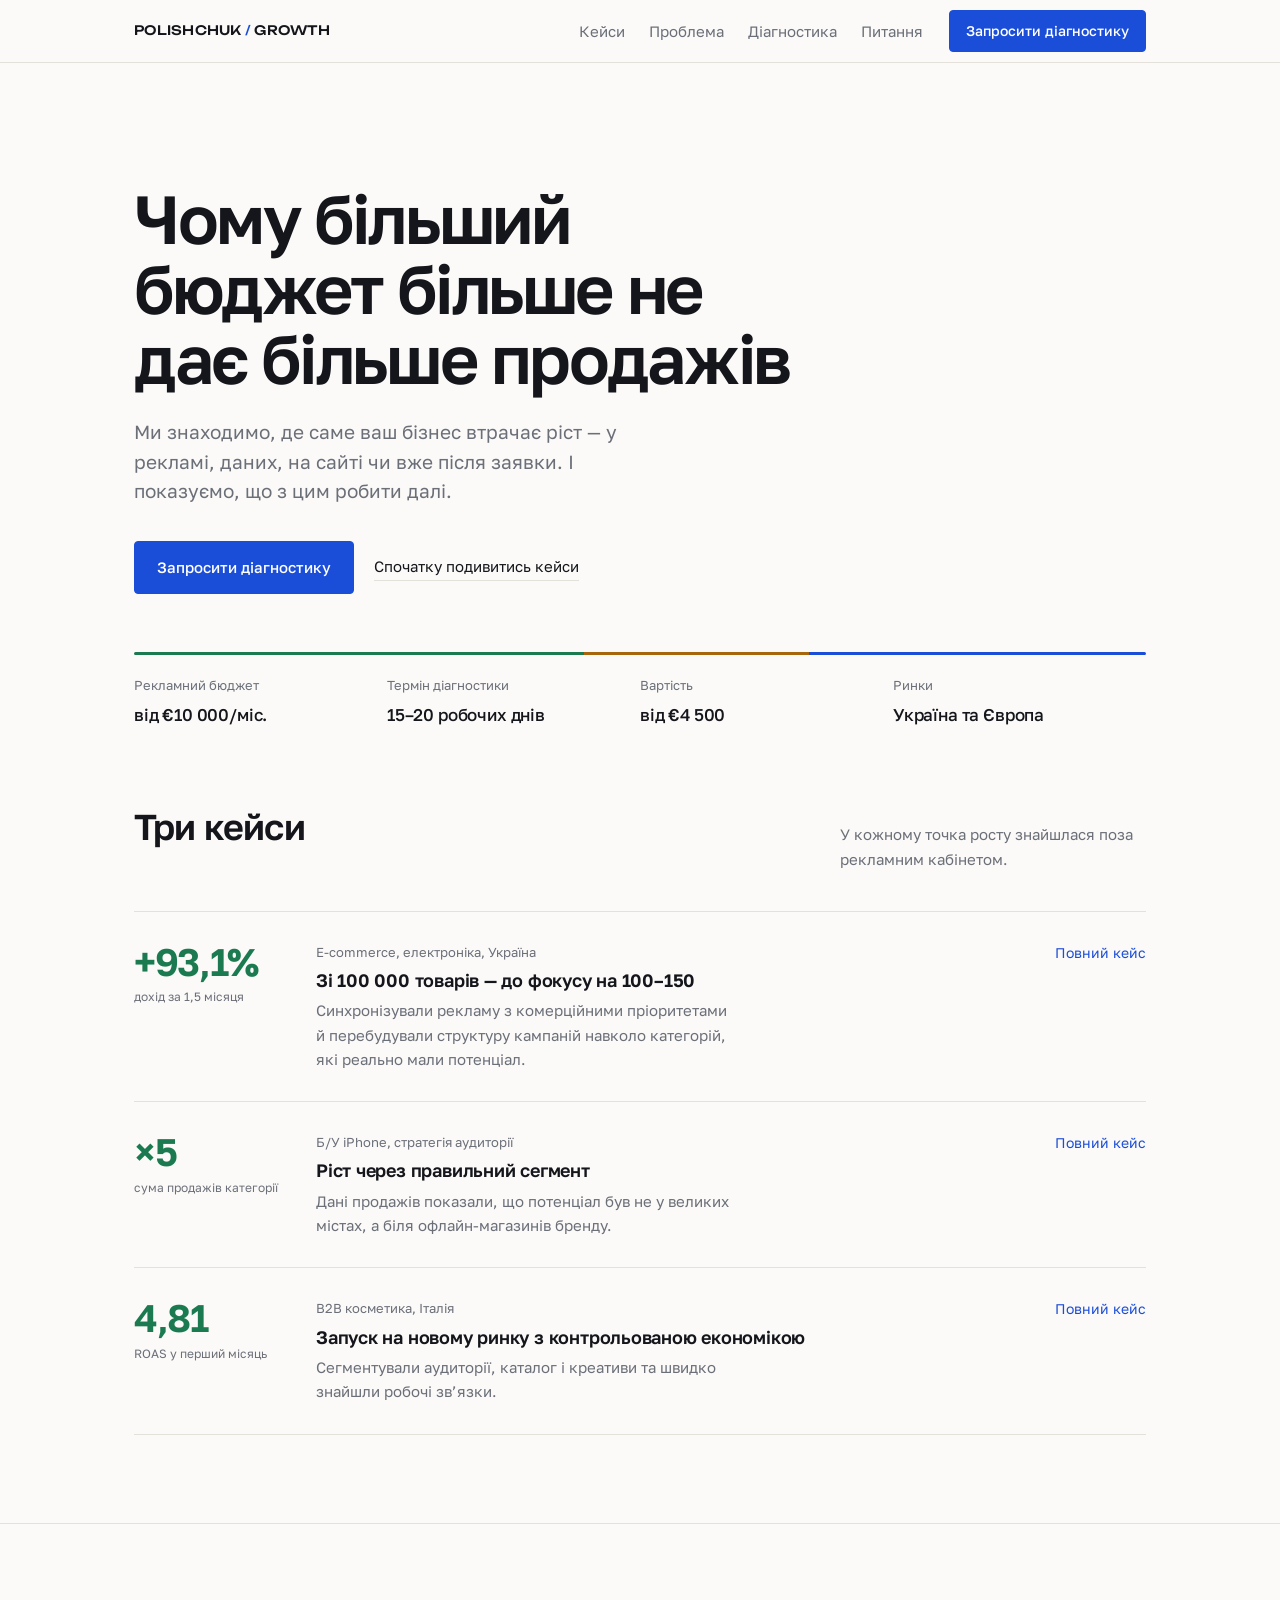
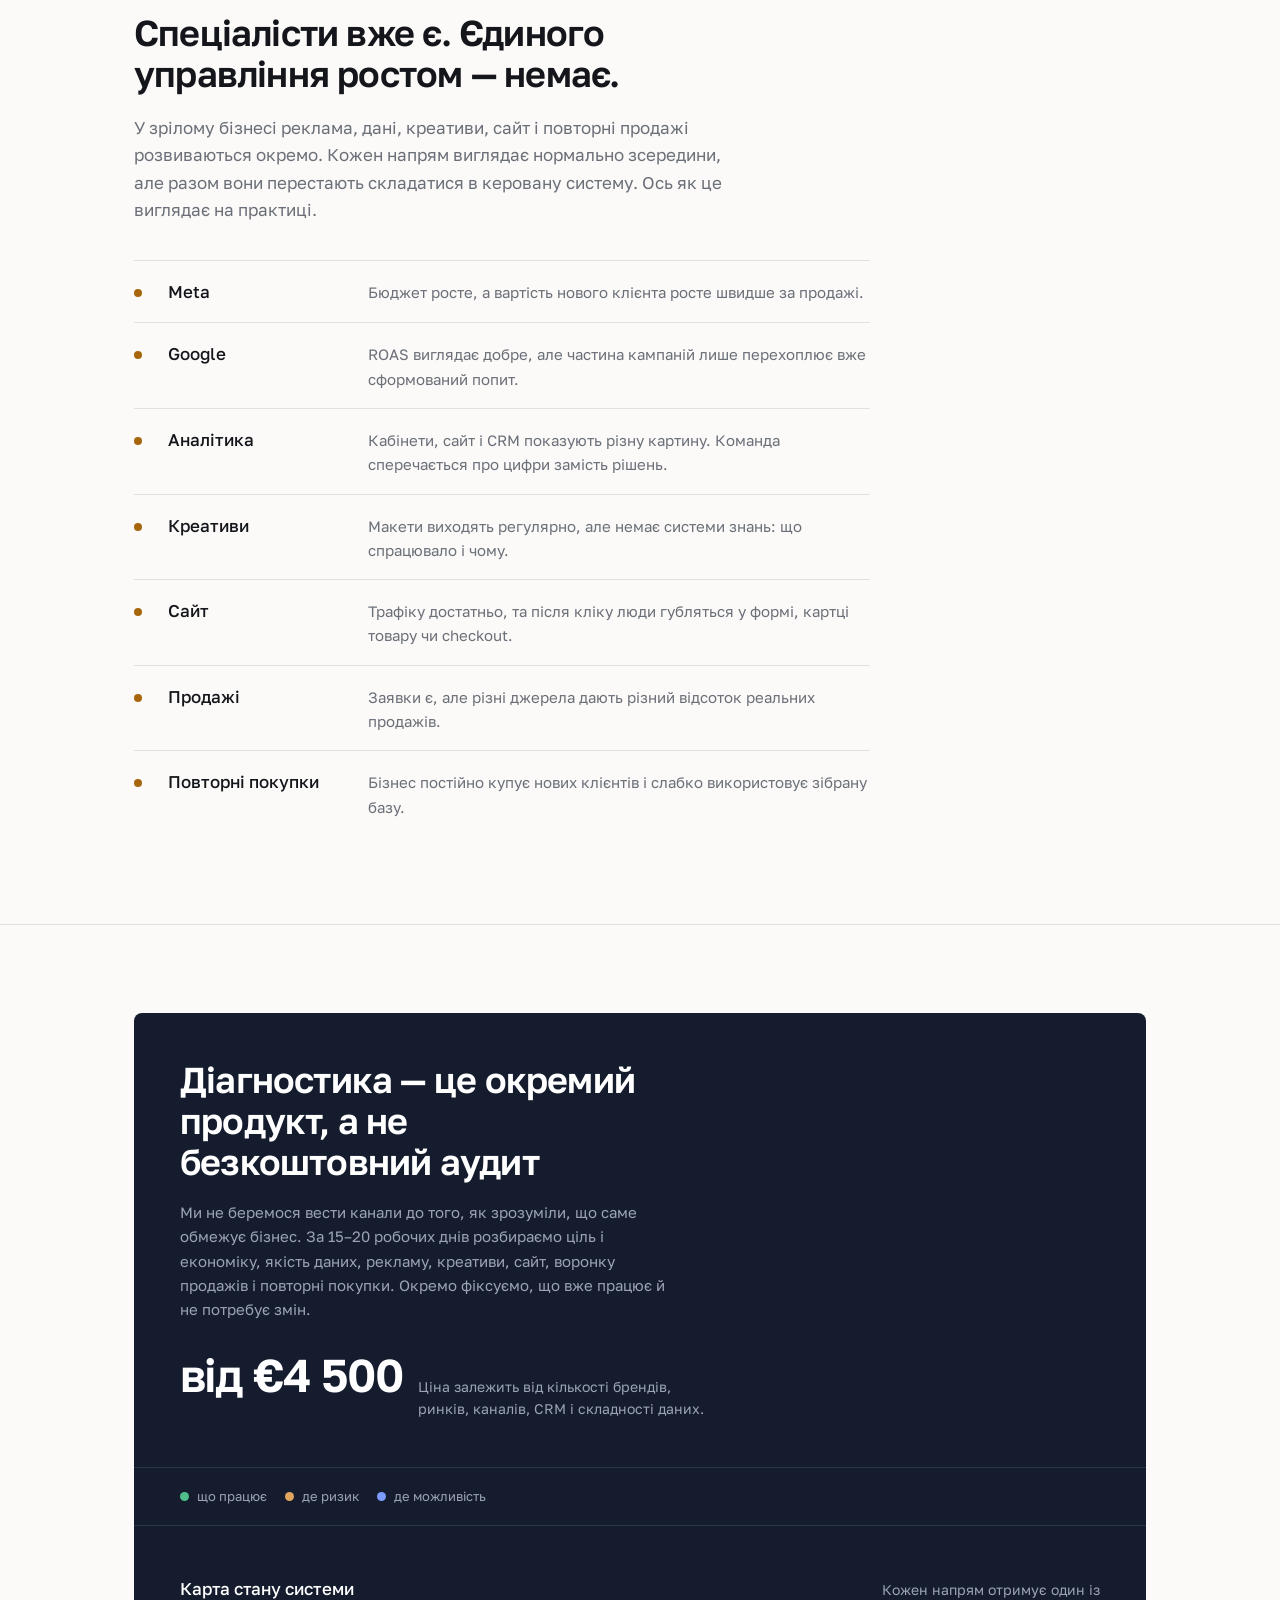
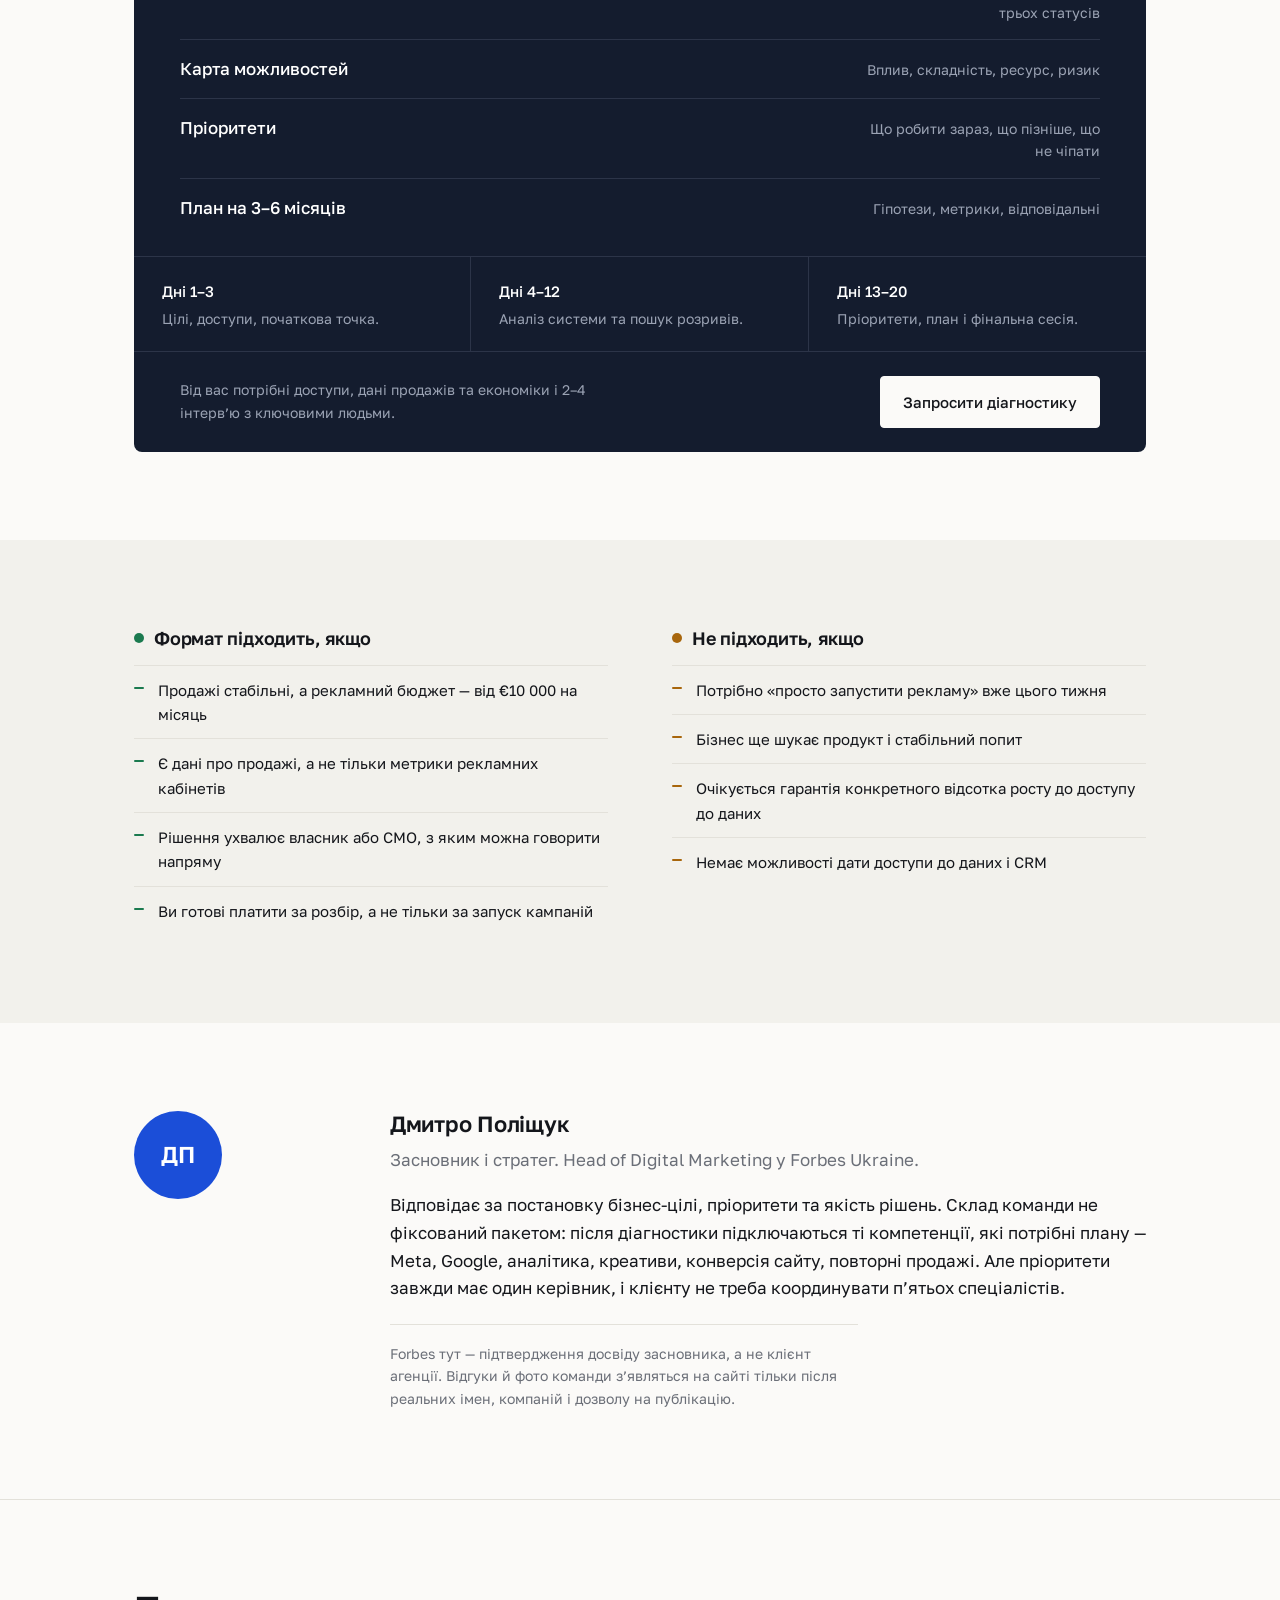
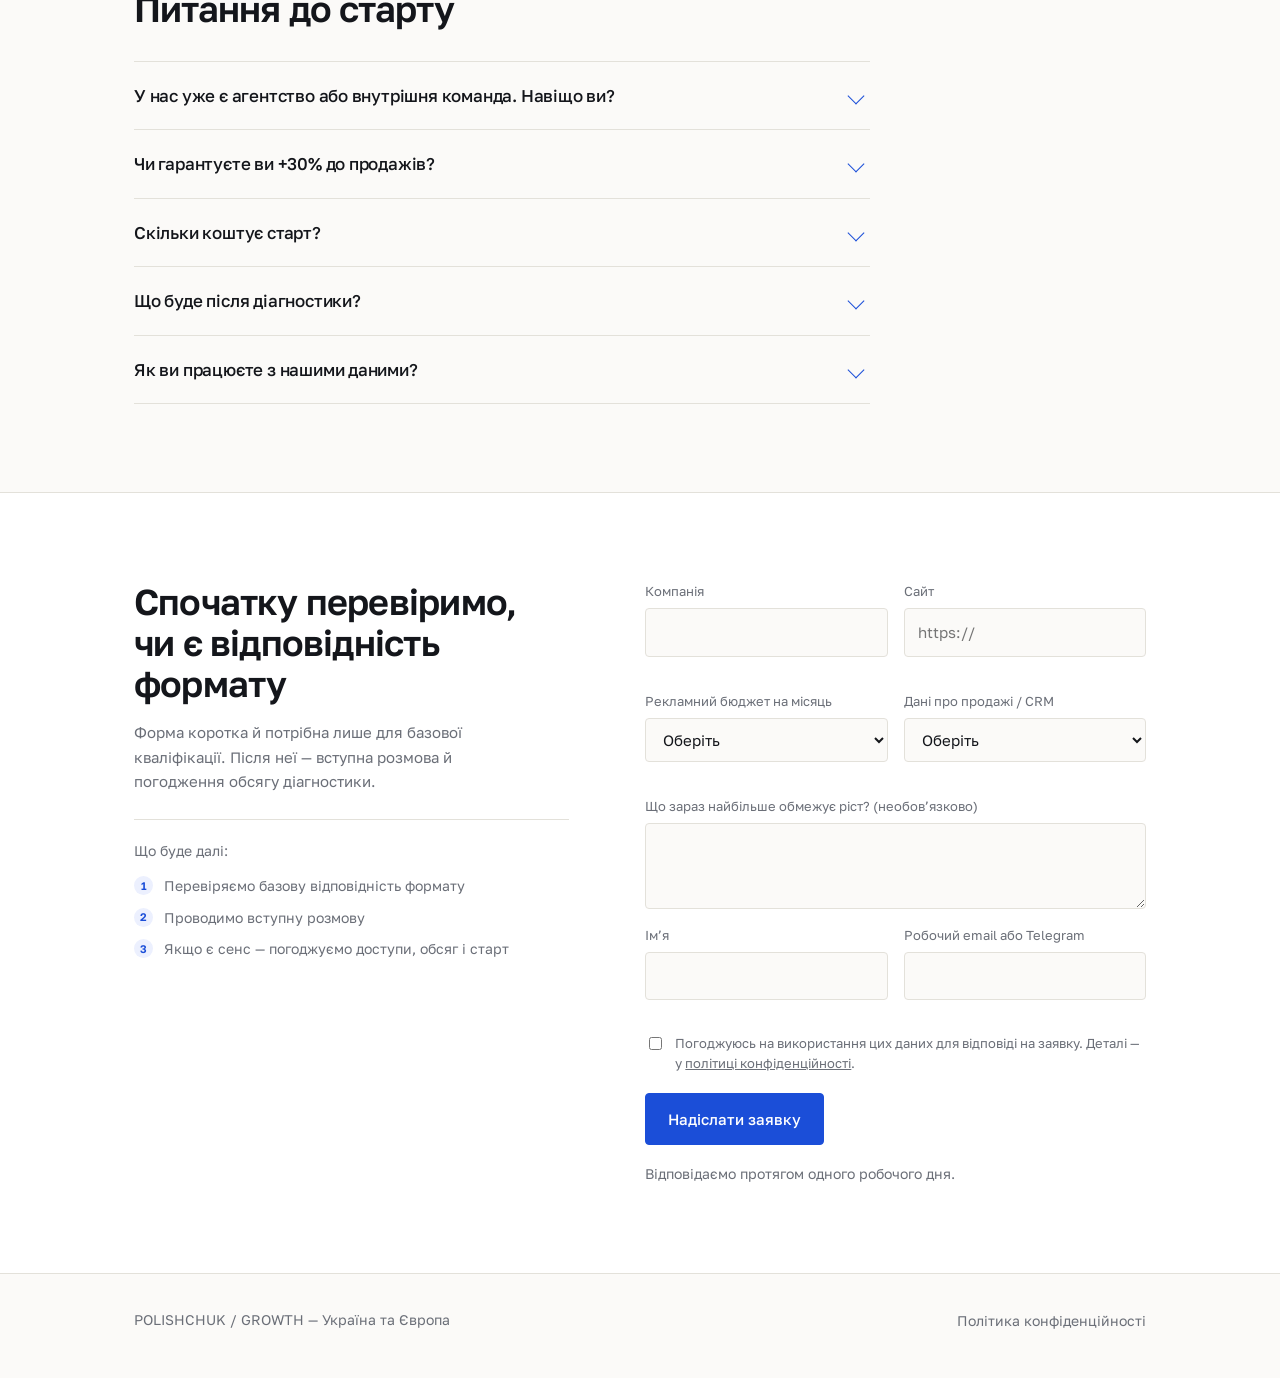
==== index.html @ 166648e9 "Rename index (1).html to index.html" ====
<!DOCTYPE html>
<html lang="uk">
<head>
<meta charset="utf-8">
<meta name="viewport" content="width=device-width,initial-scale=1">
<title>POLISHCHUK / GROWTH — діагностика системи росту</title>
<meta name="description" content="Зовнішня performance-команда для бізнесів зі стабільними продажами. Старт — платна діагностика системи росту за 15–20 робочих днів.">
<meta name="theme-color" content="#FBFAF8">
<meta name="referrer" content="strict-origin-when-cross-origin">
<meta http-equiv="Permissions-Policy" content="camera=(), microphone=(), geolocation=()">

<link rel="canonical" href="https://dimpolischuk2003-cyber.github.io/growth/">
<meta name="robots" content="index,follow,max-image-preview:large">
<meta property="og:type" content="website">
<meta property="og:locale" content="uk_UA">
<meta property="og:title" content="POLISHCHUK / GROWTH — система росту для бізнесу">
<meta property="og:description" content="Зовнішня performance-команда для бізнесів зі стабільними продажами. Старт — платна діагностика системи росту за 15–20 робочих днів.">
<meta property="og:url" content="https://dimpolischuk2003-cyber.github.io/growth/">
<meta name="twitter:card" content="summary_large_image">
<meta name="twitter:title" content="POLISHCHUK / GROWTH — система росту для бізнесу">
<meta name="twitter:description" content="Діагностика → реалізація → масштабування. Для бізнесів із рекламним бюджетом від €10 000/міс.">

<script type="application/ld+json">
{
  "@context":"https://schema.org",
  "@graph":[
    {
      "@type":"ProfessionalService",
      "@id":"https://dimpolischuk2003-cyber.github.io/growth/#service",
      "name":"POLISHCHUK / GROWTH",
      "url":"https://dimpolischuk2003-cyber.github.io/growth/",
      "description":"Зовнішня performance-команда для бізнесів зі стабільними продажами. Стартова послуга — платна діагностика системи росту.",
      "areaServed":["Ukraine","Europe"],
      "founder":{"@type":"Person","name":"Дмитро Поліщук","jobTitle":"Founder & Growth Strategist"}
    },
    {
      "@type":"WebSite",
      "@id":"https://dimpolischuk2003-cyber.github.io/growth/#website",
      "url":"https://dimpolischuk2003-cyber.github.io/growth/",
      "name":"POLISHCHUK / GROWTH",
      "inLanguage":"uk"
    }
  ]
}
</script>
<script type="application/ld+json">
{"@context":"https://schema.org","@type":"FAQPage","mainEntity":[
{"@type":"Question","name":"У нас уже є агентство або внутрішня команда. Навіщо ви?","acceptedAnswer":{"@type":"Answer","text":"Ми не обов’язково замінюємо чинну команду. Наша роль може бути у пошуку розривів між функціями та об’єднанні потрібних компетенцій навколо одного плану росту."}},
{"@type":"Question","name":"Чи гарантуєте ви +30% до продажів?","acceptedAnswer":{"@type":"Answer","text":"Ні. До доступу до даних і діагностики ми не обіцяємо конкретний результат."}},
{"@type":"Question","name":"Скільки коштує старт?","acceptedAnswer":{"@type":"Answer","text":"Діагностика системи росту — від €4 500. Підсумкова ціна залежить від кількості брендів, ринків, каналів і складності даних."}},
{"@type":"Question","name":"Що буде після діагностики?","acceptedAnswer":{"@type":"Answer","text":"Після кожного етапу є точка рішення. Ми продовжуємо в реалізацію тільки тоді, коли для цього є сенс, дані й конкретний наступний крок."}},
{"@type":"Question","name":"Як ви працюєте з нашими даними?","acceptedAnswer":{"@type":"Answer","text":"Доступи — тільки необхідні для задачі. Дані не використовуються як публічний кейс без погодження."}}
]}
</script>

<link rel="preconnect" href="https://fonts.googleapis.com">
<link rel="preconnect" href="https://fonts.gstatic.com" crossorigin>
<link href="https://fonts.googleapis.com/css2?family=Golos+Text:wght@400;500;600;700&family=Unbounded:wght@500&display=swap" rel="stylesheet">

<style>
/* ============================================================
   POLISHCHUK / GROWTH
   Кольорова система: три статуси діагностики.
   green  — що працює
   amber  — де ризик
   blue   — де можливість / дія
   navy   — тло блоку діагностики (єдиний темний акцент)
   ============================================================ */
:root{
  --paper:#FBFAF8;
  --band:#F2F1EC;
  --surface:#FFFFFF;
  --ink:#14161B;
  --muted:#6B6F78;
  --rule:#E3E1DA;

  --navy:#141C2E;
  --navy-rule:#2C3448;
  --navy-muted:#9BA3B4;

  --blue:#1B4ED8;
  --blue-soft:#ECF0FE;
  --green:#1B7A4F;
  --green-soft:#E8F4ED;
  --amber:#A8660C;
  --amber-soft:#FAF0E0;

  --on-accent:#FFFFFF;
  --measure:38rem;
}
@media (prefers-color-scheme: dark){
  :root:not([data-theme="light"]){
    --paper:#111216;
    --band:#181A1F;
    --surface:#1A1C22;
    --ink:#ECEBE6;
    --muted:#989CA5;
    --rule:#2C2E35;

    --navy:#0D131F;
    --navy-rule:#252D3E;
    --navy-muted:#8F97A8;

    --blue:#8AA7FF;
    --blue-soft:#1A2038;
    --green:#5FC895;
    --green-soft:#14251D;
    --amber:#E3A759;
    --amber-soft:#2A2013;

    --on-accent:#0E1016;
  }
}
:root[data-theme="dark"]{
  --paper:#111216;--band:#181A1F;--surface:#1A1C22;--ink:#ECEBE6;--muted:#989CA5;--rule:#2C2E35;
  --navy:#0D131F;--navy-rule:#252D3E;--navy-muted:#8F97A8;
  --blue:#8AA7FF;--blue-soft:#1A2038;--green:#5FC895;--green-soft:#14251D;--amber:#E3A759;--amber-soft:#2A2013;
  --on-accent:#0E1016;
}

*{box-sizing:border-box}
html{-webkit-text-size-adjust:100%;scroll-behavior:smooth}
@media (prefers-reduced-motion:reduce){html{scroll-behavior:auto}}
body{
  margin:0;background:var(--paper);color:var(--ink);
  font-family:"Golos Text","Helvetica Neue",Arial,sans-serif;
  font-size:17px;line-height:1.62;font-weight:400;
  -webkit-font-smoothing:antialiased;
}
img{max-width:100%;height:auto}

h1,h2,h3{margin:0;font-weight:600;letter-spacing:-0.022em;line-height:1.14}
h1{font-size:clamp(2.3rem,5.8vw,4.25rem);line-height:1.03;letter-spacing:-0.035em}
h2{font-size:clamp(1.6rem,3.2vw,2.25rem)}
h3{font-size:1.125rem;letter-spacing:-0.012em}
p{margin:0}
a{color:inherit}

.wrap{width:100%;max-width:1060px;margin:0 auto;padding:0 24px}
.measure{max-width:var(--measure)}
.band{padding:88px 0;border-top:1px solid var(--rule)}
.band-plain{padding:88px 0}
@media (max-width:700px){.band,.band-plain{padding:58px 0}body{font-size:16px}}

.lede{color:var(--muted)}
.small{font-size:.875rem;color:var(--muted);line-height:1.55}

a:focus-visible,button:focus-visible,input:focus-visible,select:focus-visible,textarea:focus-visible,summary:focus-visible{
  outline:2px solid var(--blue);outline-offset:3px;border-radius:3px;
}
.skip{position:absolute;left:-9999px}
.skip:focus{left:12px;top:12px;z-index:99;background:var(--blue);color:var(--on-accent);padding:10px 16px;border-radius:4px}

/* ---------- nav ---------- */
.nav{position:sticky;top:0;z-index:40;background:color-mix(in srgb,var(--paper) 90%,transparent);backdrop-filter:blur(10px);border-bottom:1px solid var(--rule)}
.nav-in{display:flex;align-items:center;gap:26px;height:62px}
.mark{font-family:"Unbounded","Golos Text",sans-serif;font-weight:500;font-size:.8125rem;letter-spacing:.02em;text-decoration:none;margin-right:auto;white-space:nowrap}
.mark i{font-style:normal;color:var(--blue)}
.nav-links{display:flex;gap:24px}
.nav-links a{color:var(--muted);text-decoration:none;font-size:.9375rem}
.nav-links a:hover{color:var(--ink)}
@media (max-width:820px){.nav-links{display:none}}

/* ---------- buttons ---------- */
.btn{display:inline-flex;align-items:center;justify-content:center;padding:13px 22px;border-radius:4px;
  border:1px solid transparent;font:inherit;font-weight:500;font-size:.9375rem;text-decoration:none;cursor:pointer}
.btn-primary{background:var(--blue);color:var(--on-accent);border-color:var(--blue)}
.btn-primary:hover{filter:brightness(1.08)}
.btn-quiet{border-color:var(--rule);background:transparent;color:var(--ink)}
.btn-sm{padding:9px 16px;font-size:.875rem}
.btn-light{background:var(--paper);color:var(--ink);border-color:var(--paper)}

/* ---------- hero ---------- */
.hero{padding:clamp(64px,10vw,120px) 0 0}
.hero h1{max-width:16ch}
.hero-lede{margin-top:24px;max-width:41ch;font-size:clamp(1.0625rem,1.6vw,1.1875rem);color:var(--muted);line-height:1.55}
.hero-act{margin-top:36px;display:flex;align-items:center;gap:20px;flex-wrap:wrap}
.textlink{color:var(--ink);text-decoration:none;border-bottom:1px solid var(--rule);padding-bottom:2px;font-size:.9375rem}
.textlink:hover{border-color:var(--blue);color:var(--blue)}

.statusbar{margin-top:58px;height:3px;display:flex;border-radius:2px;overflow:hidden}
.statusbar i{display:block;height:100%}
.statusbar i:nth-child(1){flex:4;background:var(--green)}
.statusbar i:nth-child(2){flex:2;background:var(--amber)}
.statusbar i:nth-child(3){flex:3;background:var(--blue)}

.facts{margin:0;display:grid;grid-template-columns:repeat(4,1fr)}
.facts div{padding:20px 22px 22px 0}
.facts dt{font-size:.8125rem;color:var(--muted);margin-bottom:5px}
.facts dd{margin:0;font-weight:500;font-size:1.0625rem;letter-spacing:-0.01em}
@media (max-width:760px){.facts{grid-template-columns:1fr 1fr}.facts div{padding:16px 16px 16px 0}}

/* ---------- section head ---------- */
.sec-head{display:flex;justify-content:space-between;align-items:baseline;gap:24px;flex-wrap:wrap;margin-bottom:40px}
.sec-head p{max-width:34ch;color:var(--muted);font-size:.9375rem}

/* ---------- cases ---------- */
.case{display:grid;grid-template-columns:minmax(0,150px) minmax(0,1fr) auto;gap:32px;align-items:start;
  padding:30px 0;border-top:1px solid var(--rule)}
.case:last-child{border-bottom:1px solid var(--rule)}
.case-num{font-size:clamp(1.75rem,3.2vw,2.4rem);font-weight:600;letter-spacing:-0.035em;line-height:1;color:var(--green)}
.case-num small{display:block;margin-top:9px;font-size:.75rem;font-weight:400;letter-spacing:0;color:var(--muted);line-height:1.4}
.case-tag{font-size:.8125rem;color:var(--muted);margin-bottom:7px}
.case-body p{margin-top:8px;color:var(--muted);font-size:.9375rem;max-width:46ch}
.case .more{white-space:nowrap;font-size:.875rem;text-decoration:none;color:var(--blue);border-bottom:1px solid transparent;padding-bottom:2px}
.case .more:hover{border-color:var(--blue)}
@media (max-width:760px){.case{grid-template-columns:1fr;gap:14px;padding:26px 0}.case .more{justify-self:start}}

/* ---------- gap list ---------- */
.gap-list{margin:36px 0 0;padding:0;list-style:none;max-width:46rem}
.gap-list li{display:grid;grid-template-columns:14px minmax(0,180px) minmax(0,1fr);gap:20px;align-items:baseline;
  padding:17px 0;border-top:1px solid var(--rule)}
.gap-list li::before{content:"";width:8px;height:8px;border-radius:50%;background:var(--amber);transform:translateY(-1px)}
.gap-list strong{font-weight:500}
.gap-list span{color:var(--muted);font-size:.9375rem}
@media (max-width:640px){
  .gap-list li{grid-template-columns:14px minmax(0,1fr);gap:12px 14px}
  .gap-list span{grid-column:2}
}

/* ---------- diagnostic (темний акцент) ---------- */
.diag{background:var(--navy);color:#F2F3F6;border-radius:8px;overflow:hidden}
.diag h2,.diag h3{color:#fff}
.diag-top{padding:clamp(28px,4vw,46px);border-bottom:1px solid var(--navy-rule)}
.diag-top h2{max-width:20ch}
.diag-top p{margin-top:18px;max-width:54ch;color:var(--navy-muted);font-size:.9375rem}
.price{margin-top:30px;display:flex;align-items:baseline;gap:16px;flex-wrap:wrap}
.price b{font-size:clamp(2rem,4.2vw,2.875rem);font-weight:600;letter-spacing:-0.035em;line-height:1;color:#fff}
.price span{color:var(--navy-muted);font-size:.875rem;max-width:34ch}

.legend{display:flex;gap:18px;flex-wrap:wrap;padding:18px clamp(28px,4vw,46px);border-bottom:1px solid var(--navy-rule)}
.legend span{display:inline-flex;align-items:center;gap:8px;font-size:.8125rem;color:var(--navy-muted)}
.legend span::before{content:"";width:9px;height:9px;border-radius:50%}
.legend .lg-ok::before{background:#4FBE8A}
.legend .lg-risk::before{background:#E0A65D}
.legend .lg-opp::before{background:#7C9CFF}

.toc{padding:clamp(22px,3.2vw,34px) clamp(28px,4vw,46px)}
.toc ol{margin:0;padding:0;list-style:none}
.toc li{display:flex;justify-content:space-between;gap:24px;align-items:baseline;padding:15px 0;border-bottom:1px solid var(--navy-rule)}
.toc li:last-child{border-bottom:0;padding-bottom:0}
.toc li b{font-weight:500;color:#fff}
.toc li span{color:var(--navy-muted);font-size:.875rem;text-align:right;max-width:26ch}
@media (max-width:600px){.toc li{flex-direction:column;gap:4px}.toc li span{text-align:left;max-width:none}}

.stages{display:grid;grid-template-columns:repeat(3,1fr);border-top:1px solid var(--navy-rule)}
.stages div{padding:22px clamp(20px,3vw,28px);border-right:1px solid var(--navy-rule)}
.stages div:last-child{border-right:0}
.stages b{display:block;font-weight:500;font-size:.9375rem;color:#fff}
.stages span{display:block;margin-top:5px;color:var(--navy-muted);font-size:.875rem;line-height:1.5}
@media (max-width:700px){.stages{grid-template-columns:1fr}.stages div{border-right:0;border-bottom:1px solid var(--navy-rule)}.stages div:last-child{border-bottom:0}}

.diag-foot{padding:24px clamp(28px,4vw,46px);border-top:1px solid var(--navy-rule);
  display:flex;gap:22px;align-items:center;justify-content:space-between;flex-wrap:wrap}
.diag-foot p{font-size:.875rem;color:var(--navy-muted);max-width:46ch}

/* ---------- fit ---------- */
.band-tint{background:var(--band)}
.fit{display:grid;grid-template-columns:1fr 1fr;gap:clamp(28px,5vw,64px)}
.fit h3{display:flex;align-items:center;gap:10px}
.fit h3::before{content:"";width:10px;height:10px;border-radius:50%}
.fit .yes h3::before{background:var(--green)}
.fit .no h3::before{background:var(--amber)}
.fit ul{margin:16px 0 0;padding:0;list-style:none}
.fit li{padding:12px 0 12px 24px;border-top:1px solid var(--rule);font-size:.9375rem;position:relative}
.fit li::before{content:"";position:absolute;left:0;top:21px;width:10px;height:2px;border-radius:1px}
.fit .yes li::before{background:var(--green)}
.fit .no li::before{background:var(--amber)}
@media (max-width:700px){.fit{grid-template-columns:1fr;gap:34px}}

/* ---------- founder ---------- */
.founder{display:grid;grid-template-columns:minmax(0,200px) minmax(0,1fr);gap:clamp(24px,5vw,56px);align-items:start}
.ava{width:88px;height:88px;border-radius:50%;background:var(--blue);color:var(--on-accent);
  display:flex;align-items:center;justify-content:center;font-weight:600;font-size:1.4375rem;letter-spacing:-0.02em}
.founder p + p{margin-top:16px}
.founder .note{margin-top:22px;padding-top:18px;border-top:1px solid var(--rule);font-size:.875rem;color:var(--muted);max-width:52ch}
@media (max-width:700px){.founder{grid-template-columns:1fr;gap:22px}}

/* ---------- faq ---------- */
.faq{max-width:46rem}
.faq details{border-top:1px solid var(--rule)}
.faq details:last-of-type{border-bottom:1px solid var(--rule)}
.faq summary{list-style:none;cursor:pointer;padding:20px 40px 20px 0;position:relative;font-weight:500;font-size:1.0625rem;letter-spacing:-0.012em}
.faq summary::-webkit-details-marker{display:none}
.faq summary::after{content:"";position:absolute;right:8px;top:28px;width:11px;height:11px;
  border-right:1.5px solid var(--blue);border-bottom:1.5px solid var(--blue);transform:rotate(45deg);transition:transform .18s ease}
.faq details[open] summary::after{transform:rotate(225deg);top:32px}
.faq details[open] summary{color:var(--blue)}
.faq .ans{padding:0 8% 22px 0;color:var(--muted);font-size:.9375rem}

/* ---------- form ---------- */
.form-sec{background:var(--surface);border-top:1px solid var(--rule)}
.form-grid{display:grid;grid-template-columns:minmax(0,1fr) minmax(0,1.15fr);gap:clamp(32px,6vw,76px);align-items:start}
@media (max-width:860px){.form-grid{grid-template-columns:1fr;gap:38px}}
.form-copy h2{max-width:17ch}
.form-copy > p{margin-top:16px;color:var(--muted);font-size:.9375rem;max-width:40ch}
.steps{margin-top:26px;padding:20px 0 0;border-top:1px solid var(--rule);font-size:.875rem;color:var(--muted)}
.steps ol{margin:12px 0 0;padding:0;list-style:none;counter-reset:s}
.steps li{counter-increment:s;position:relative;padding-left:30px;margin-bottom:9px}
.steps li::before{content:counter(s);position:absolute;left:0;top:1px;width:19px;height:19px;border-radius:50%;
  background:var(--blue-soft);color:var(--blue);font-size:.6875rem;font-weight:600;display:flex;align-items:center;justify-content:center}

.fields{display:grid;grid-template-columns:1fr 1fr;gap:16px}
.f{display:flex;flex-direction:column;gap:6px}
.f.full{grid-column:1/-1}
.f label{font-size:.8125rem;color:var(--muted)}
.f input,.f select,.f textarea{font:inherit;font-size:.9375rem;color:var(--ink);background:var(--paper);
  border:1px solid var(--rule);border-radius:4px;padding:11px 13px;width:100%}
.f input:focus,.f select:focus,.f textarea:focus{border-color:var(--blue)}
.f textarea{min-height:86px;resize:vertical}
.f .err{font-size:.75rem;color:var(--amber);min-height:1em}
.f [aria-invalid="true"]{border-color:var(--amber)}
@media (max-width:560px){.fields{grid-template-columns:1fr}}
.consent{grid-column:1/-1;display:flex;gap:10px;align-items:flex-start;font-size:.8125rem;color:var(--muted);line-height:1.5}
.consent input{margin-top:3px;flex:0 0 auto;accent-color:var(--blue)}
.hp{position:absolute;left:-9999px;width:1px;height:1px;opacity:0}
.submit-row{grid-column:1/-1;display:flex;align-items:center;gap:18px;flex-wrap:wrap;margin-top:4px}
.done{border:1px solid var(--green);border-left-width:3px;border-radius:6px;padding:26px;background:var(--green-soft)}
.done b{display:block;font-weight:600;font-size:1.125rem;margin-bottom:8px;letter-spacing:-0.015em}
.done p{color:var(--muted);font-size:.9375rem}

/* ---------- footer ---------- */
.foot{border-top:1px solid var(--rule);padding:32px 0 44px}
.foot-in{display:flex;justify-content:space-between;gap:20px;flex-wrap:wrap;align-items:center}
.foot a{color:var(--muted);text-decoration:none;font-size:.875rem}
.foot a:hover{color:var(--ink)}

@media (prefers-reduced-motion:reduce){*{transition:none!important;animation:none!important}}
</style>
</head>
<body>

<a class="skip" href="#main">Перейти до основного вмісту</a>

<header class="nav">
  <div class="wrap nav-in">
    <a class="mark" href="#top">POLISHCHUK <i>/</i> GROWTH</a>
    <nav class="nav-links" aria-label="Основна навігація">
      <a href="#cases">Кейси</a>
      <a href="#problem">Проблема</a>
      <a href="#diagnostic">Діагностика</a>
      <a href="#faq">Питання</a>
    </nav>
    <a class="btn btn-primary btn-sm" href="#contact">Запросити діагностику</a>
  </div>
</header>

<main id="main">
<div id="top"></div>

  <section class="hero">
    <div class="wrap">
      <h1>Чому більший бюджет більше не дає більше продажів</h1>
      <p class="hero-lede">Ми знаходимо, де саме ваш бізнес втрачає ріст — у рекламі, даних, на сайті чи вже після заявки. І показуємо, що з цим робити далі.</p>
      <div class="hero-act">
        <a class="btn btn-primary" href="#contact">Запросити діагностику</a>
        <a class="textlink" href="#cases">Спочатку подивитись кейси</a>
      </div>
      <div class="statusbar" aria-hidden="true"><i></i><i></i><i></i></div>
      <dl class="facts">
        <div><dt>Рекламний бюджет</dt><dd>від €10 000/міс.</dd></div>
        <div><dt>Термін діагностики</dt><dd>15–20 робочих днів</dd></div>
        <div><dt>Вартість</dt><dd>від €4 500</dd></div>
        <div><dt>Ринки</dt><dd>Україна та Європа</dd></div>
      </dl>
    </div>
  </section>

  <section class="band-plain" id="cases" style="padding-top:56px">
    <div class="wrap">
      <div class="sec-head">
        <h2>Три кейси</h2>
        <p>У кожному точка росту знайшлася поза рекламним кабінетом.</p>
      </div>

      <article class="case">
        <div class="case-num">+93,1%<small>дохід за 1,5 місяця</small></div>
        <div class="case-body">
          <div class="case-tag">E-commerce, електроніка, Україна</div>
          <h3>Зі 100 000 товарів — до фокусу на 100–150</h3>
          <p>Синхронізували рекламу з комерційними пріоритетами й перебудували структуру кампаній навколо категорій, які реально мали потенціал.</p>
        </div>
        <a class="more" href="cases/zhuk.html">Повний кейс</a>
      </article>

      <article class="case">
        <div class="case-num">×5<small>сума продажів категорії</small></div>
        <div class="case-body">
          <div class="case-tag">Б/У iPhone, стратегія аудиторії</div>
          <h3>Ріст через правильний сегмент</h3>
          <p>Дані продажів показали, що потенціал був не у великих містах, а біля офлайн-магазинів бренду.</p>
        </div>
        <a class="more" href="cases/iphone.html">Повний кейс</a>
      </article>

      <article class="case">
        <div class="case-num">4,81<small>ROAS у перший місяць</small></div>
        <div class="case-body">
          <div class="case-tag">B2B косметика, Італія</div>
          <h3>Запуск на новому ринку з контрольованою економікою</h3>
          <p>Сегментували аудиторії, каталог і креативи та швидко знайшли робочі зв’язки.</p>
        </div>
        <a class="more" href="cases/italy.html">Повний кейс</a>
      </article>
    </div>
  </section>

  <section class="band" id="problem">
    <div class="wrap">
      <div class="measure">
        <h2>Спеціалісти вже є. Єдиного управління ростом — немає.</h2>
        <p class="lede" style="margin-top:20px">У зрілому бізнесі реклама, дані, креативи, сайт і повторні продажі розвиваються окремо. Кожен напрям виглядає нормально зсередини, але разом вони перестають складатися в керовану систему. Ось як це виглядає на практиці.</p>
      </div>
      <ul class="gap-list">
        <li><strong>Meta</strong><span>Бюджет росте, а вартість нового клієнта росте швидше за продажі.</span></li>
        <li><strong>Google</strong><span>ROAS виглядає добре, але частина кампаній лише перехоплює вже сформований попит.</span></li>
        <li><strong>Аналітика</strong><span>Кабінети, сайт і CRM показують різну картину. Команда сперечається про цифри замість рішень.</span></li>
        <li><strong>Креативи</strong><span>Макети виходять регулярно, але немає системи знань: що спрацювало і чому.</span></li>
        <li><strong>Сайт</strong><span>Трафіку достатньо, та після кліку люди губляться у формі, картці товару чи checkout.</span></li>
        <li><strong>Продажі</strong><span>Заявки є, але різні джерела дають різний відсоток реальних продажів.</span></li>
        <li><strong>Повторні покупки</strong><span>Бізнес постійно купує нових клієнтів і слабко використовує зібрану базу.</span></li>
      </ul>
    </div>
  </section>

  <section class="band" id="diagnostic">
    <div class="wrap">
      <div class="diag">

        <div class="diag-top">
          <h2>Діагностика — це окремий продукт, а не безкоштовний аудит</h2>
          <p>Ми не беремося вести канали до того, як зрозуміли, що саме обмежує бізнес. За 15–20 робочих днів розбираємо ціль і економіку, якість даних, рекламу, креативи, сайт, воронку продажів і повторні покупки. Окремо фіксуємо, що вже працює й не потребує змін.</p>
          <div class="price">
            <b>від €4 500</b>
            <span>Ціна залежить від кількості брендів, ринків, каналів, CRM і складності даних.</span>
          </div>
        </div>

        <div class="legend">
          <span class="lg-ok">що працює</span>
          <span class="lg-risk">де ризик</span>
          <span class="lg-opp">де можливість</span>
        </div>

        <div class="toc">
          <ol>
            <li><b>Карта стану системи</b><span>Кожен напрям отримує один із трьох статусів</span></li>
            <li><b>Карта можливостей</b><span>Вплив, складність, ресурс, ризик</span></li>
            <li><b>Пріоритети</b><span>Що робити зараз, що пізніше, що не чіпати</span></li>
            <li><b>План на 3–6 місяців</b><span>Гіпотези, метрики, відповідальні</span></li>
          </ol>
        </div>

        <div class="stages">
          <div><b>Дні 1–3</b><span>Цілі, доступи, початкова точка.</span></div>
          <div><b>Дні 4–12</b><span>Аналіз системи та пошук розривів.</span></div>
          <div><b>Дні 13–20</b><span>Пріоритети, план і фінальна сесія.</span></div>
        </div>

        <div class="diag-foot">
          <p>Від вас потрібні доступи, дані продажів та економіки і 2–4 інтерв’ю з ключовими людьми.</p>
          <a class="btn btn-light" href="#contact">Запросити діагностику</a>
        </div>

      </div>
    </div>
  </section>

  <section class="band-plain band-tint" id="fit">
    <div class="wrap">
      <div class="fit">
        <div class="yes">
          <h3>Формат підходить, якщо</h3>
          <ul>
            <li>Продажі стабільні, а рекламний бюджет — від €10 000 на місяць</li>
            <li>Є дані про продажі, а не тільки метрики рекламних кабінетів</li>
            <li>Рішення ухвалює власник або CMO, з яким можна говорити напряму</li>
            <li>Ви готові платити за розбір, а не тільки за запуск кампаній</li>
          </ul>
        </div>
        <div class="no">
          <h3>Не підходить, якщо</h3>
          <ul>
            <li>Потрібно «просто запустити рекламу» вже цього тижня</li>
            <li>Бізнес ще шукає продукт і стабільний попит</li>
            <li>Очікується гарантія конкретного відсотка росту до доступу до даних</li>
            <li>Немає можливості дати доступи до даних і CRM</li>
          </ul>
        </div>
      </div>
    </div>
  </section>

  <section class="band-plain" id="team">
    <div class="wrap">
      <div class="founder">
        <div><div class="ava" aria-hidden="true">ДП</div></div>
        <div>
          <h3 style="font-size:1.375rem">Дмитро Поліщук</h3>
          <p class="lede" style="margin-top:10px">Засновник і стратег. Head of Digital Marketing у Forbes Ukraine.</p>
          <p style="margin-top:18px">Відповідає за постановку бізнес-цілі, пріоритети та якість рішень. Склад команди не фіксований пакетом: після діагностики підключаються ті компетенції, які потрібні плану — Meta, Google, аналітика, креативи, конверсія сайту, повторні продажі. Але пріоритети завжди має один керівник, і клієнту не треба координувати п’ятьох спеціалістів.</p>
          <p class="note">Forbes тут — підтвердження досвіду засновника, а не клієнт агенції. Відгуки й фото команди з’являться на сайті тільки після реальних імен, компаній і дозволу на публікацію.</p>
        </div>
      </div>
    </div>
  </section>

  <section class="band" id="faq">
    <div class="wrap">
      <h2 style="margin-bottom:32px">Питання до старту</h2>
      <div class="faq">
        <details>
          <summary>У нас уже є агентство або внутрішня команда. Навіщо ви?</summary>
          <div class="ans">Ми не обов’язково замінюємо чинну команду. Наша роль може бути у пошуку розривів між функціями та об’єднанні потрібних компетенцій навколо одного плану росту.</div>
        </details>
        <details>
          <summary>Чи гарантуєте ви +30% до продажів?</summary>
          <div class="ans">Ні. До доступу до даних і діагностики ми не обіцяємо конкретний результат. Результат діагностики — аргументований план рішень на основі ваших даних, а не прогноз.</div>
        </details>
        <details>
          <summary>Скільки коштує старт?</summary>
          <div class="ans">Діагностика системи росту — від €4 500. Підсумкова ціна залежить від кількості брендів, ринків, каналів і складності даних.</div>
        </details>
        <details>
          <summary>Що буде після діагностики?</summary>
          <div class="ans">Після кожного етапу є точка рішення. Ми продовжуємо в реалізацію тільки тоді, коли для цього є сенс, дані й конкретний наступний крок. Продовження не є обов’язковою умовою діагностики.</div>
        </details>
        <details>
          <summary>Як ви працюєте з нашими даними?</summary>
          <div class="ans">Доступи — тільки необхідні для задачі. Дані не використовуються як публічний кейс без вашого погодження, скриншоти — лише з дозволом або анонімізовано.</div>
        </details>
      </div>
    </div>
  </section>

  <section class="form-sec band-plain" id="contact">
    <div class="wrap">
      <div class="form-grid">

        <div class="form-copy">
          <h2>Спочатку перевіримо, чи є відповідність формату</h2>
          <p>Форма коротка й потрібна лише для базової кваліфікації. Після неї — вступна розмова й погодження обсягу діагностики.</p>
          <div class="steps">
            Що буде далі:
            <ol>
              <li>Перевіряємо базову відповідність формату</li>
              <li>Проводимо вступну розмову</li>
              <li>Якщо є сенс — погоджуємо доступи, обсяг і старт</li>
            </ol>
          </div>
        </div>

        <div>
          <form id="leadForm" novalidate>
            <div class="fields">
              <div class="f">
                <label for="company">Компанія</label>
                <input id="company" name="company" autocomplete="organization" required>
                <span class="err" id="err-company" aria-live="polite"></span>
              </div>
              <div class="f">
                <label for="site">Сайт</label>
                <input id="site" name="website" type="url" inputmode="url" placeholder="https://" autocomplete="url" required>
                <span class="err" id="err-site" aria-live="polite"></span>
              </div>
              <div class="f">
                <label for="budget">Рекламний бюджет на місяць</label>
                <select id="budget" name="budget" required>
                  <option value="">Оберіть</option>
                  <option value="lt10">до €10 000</option>
                  <option value="10-20">€10–20 000</option>
                  <option value="20-50">€20–50 000</option>
                  <option value="50plus">€50 000+</option>
                </select>
                <span class="err" id="err-budget" aria-live="polite"></span>
              </div>
              <div class="f">
                <label for="crm">Дані про продажі / CRM</label>
                <select id="crm" name="crm_data" required>
                  <option value="">Оберіть</option>
                  <option value="yes">Так, є</option>
                  <option value="partial">Частково</option>
                  <option value="no">Немає</option>
                </select>
                <span class="err" id="err-crm" aria-live="polite"></span>
              </div>
              <div class="f full">
                <label for="problem-field">Що зараз найбільше обмежує ріст? (необов’язково)</label>
                <textarea id="problem-field" name="problem"></textarea>
              </div>
              <div class="f">
                <label for="name">Ім’я</label>
                <input id="name" name="name" autocomplete="name" required>
                <span class="err" id="err-name" aria-live="polite"></span>
              </div>
              <div class="f">
                <label for="contact-field">Робочий email або Telegram</label>
                <input id="contact-field" name="contact" autocomplete="email" required>
                <span class="err" id="err-contact" aria-live="polite"></span>
              </div>

              <label class="consent">
                <input type="checkbox" name="consent" id="consent" required>
                <span>Погоджуюсь на використання цих даних для відповіді на заявку. Деталі — у <a href="privacy.html">політиці конфіденційності</a>.</span>
              </label>

              <input class="hp" type="text" name="website_confirm" tabindex="-1" autocomplete="off" aria-hidden="true">
              <input type="hidden" name="utm_source"><input type="hidden" name="utm_medium">
              <input type="hidden" name="utm_campaign"><input type="hidden" name="utm_content">
              <input type="hidden" name="utm_term"><input type="hidden" name="referrer" id="hidRef">
              <input type="hidden" name="landing" id="hidLanding"><input type="hidden" name="submission_id" id="hidSid">

              <div class="submit-row">
                <button class="btn btn-primary" type="submit" id="submitBtn">Надіслати заявку</button>
                <span class="small">Відповідаємо протягом одного робочого дня.</span>
              </div>
            </div>
          </form>

          <div class="done" id="done" hidden>
            <b>Заявку надіслано</b>
            <p>Подивимось дані по компанії й повернемось протягом одного робочого дня. Якщо формат не підійде — напишемо про це прямо й пояснимо чому.</p>
          </div>
        </div>

      </div>
    </div>
  </section>

</main>

<footer class="foot">
  <div class="wrap foot-in">
    <span class="small">POLISHCHUK / GROWTH — Україна та Європа</span>
    <span><a href="privacy.html">Політика конфіденційності</a></span>
  </div>
</footer>

<script>
/* ============================================================
   НАЛАШТУВАННЯ: вкажіть адресу свого обробника заявок.
   Порожній рядок = форма лише показує екран успіху (без відправки).
   ============================================================ */
var LEAD_ENDPOINT = '';

(function(){
  var form = document.getElementById('leadForm');
  var done = document.getElementById('done');
  var btn  = document.getElementById('submitBtn');
  if(!form) return;

  /* UTM, referrer, landing, id заявки */
  try{
    var q = new URLSearchParams(location.search);
    ['utm_source','utm_medium','utm_campaign','utm_content','utm_term'].forEach(function(k){
      var el = form.querySelector('[name="'+k+'"]');
      if(el) el.value = q.get(k) || '';
    });
    document.getElementById('hidRef').value = document.referrer || '';
    document.getElementById('hidLanding').value = location.href;
    document.getElementById('hidSid').value =
      Date.now().toString(36) + Math.random().toString(36).slice(2,8);
  }catch(e){}

  var rules = [
    {id:'company',      err:'err-company', msg:'Вкажіть назву компанії'},
    {id:'site',         err:'err-site',    msg:'Вкажіть адресу сайту'},
    {id:'budget',       err:'err-budget',  msg:'Оберіть діапазон бюджету'},
    {id:'crm',          err:'err-crm',     msg:'Оберіть один з варіантів'},
    {id:'name',         err:'err-name',    msg:'Вкажіть ім’я'},
    {id:'contact-field',err:'err-contact', msg:'Вкажіть email або Telegram'}
  ];

  function clear(el, errEl){
    el.removeAttribute('aria-invalid');
    if(errEl) errEl.textContent = '';
  }

  rules.forEach(function(r){
    var el = document.getElementById(r.id), errEl = document.getElementById(r.err);
    if(!el) return;
    el.addEventListener('input',  function(){ clear(el, errEl); });
    el.addEventListener('change', function(){ clear(el, errEl); });
  });

  function showDone(){
    form.hidden = true;
    done.hidden = false;
    done.setAttribute('tabindex','-1');
    done.focus();
  }

  form.addEventListener('submit', function(e){
    e.preventDefault();

    /* honeypot: боти заповнюють приховане поле */
    var hp = form.querySelector('[name="website_confirm"]');
    if(hp && hp.value){ showDone(); return; }

    var firstBad = null;
    rules.forEach(function(r){
      var el = document.getElementById(r.id), errEl = document.getElementById(r.err);
      if(!el) return;
      if(!el.value.trim()){
        el.setAttribute('aria-invalid','true');
        if(errEl) errEl.textContent = r.msg;
        if(!firstBad) firstBad = el;
      } else { clear(el, errEl); }
    });

    var consent = document.getElementById('consent');
    if(consent && !consent.checked && !firstBad) firstBad = consent;

    if(firstBad){ firstBad.focus(); return; }

    if(!LEAD_ENDPOINT){ showDone(); return; }

    btn.disabled = true;
    btn.textContent = 'Надсилаємо…';

    fetch(LEAD_ENDPOINT, { method:'POST', body:new FormData(form) })
      .then(function(r){
        if(!r.ok) throw new Error('bad status');
        showDone();
      })
      .catch(function(){
        btn.disabled = false;
        btn.textContent = 'Надіслати заявку';
        var errEl = document.getElementById('err-contact');
        if(errEl) errEl.textContent = 'Не вдалося надіслати. Спробуйте ще раз або напишіть у Telegram.';
      });
  });
})();
</script>

</body>
</html>
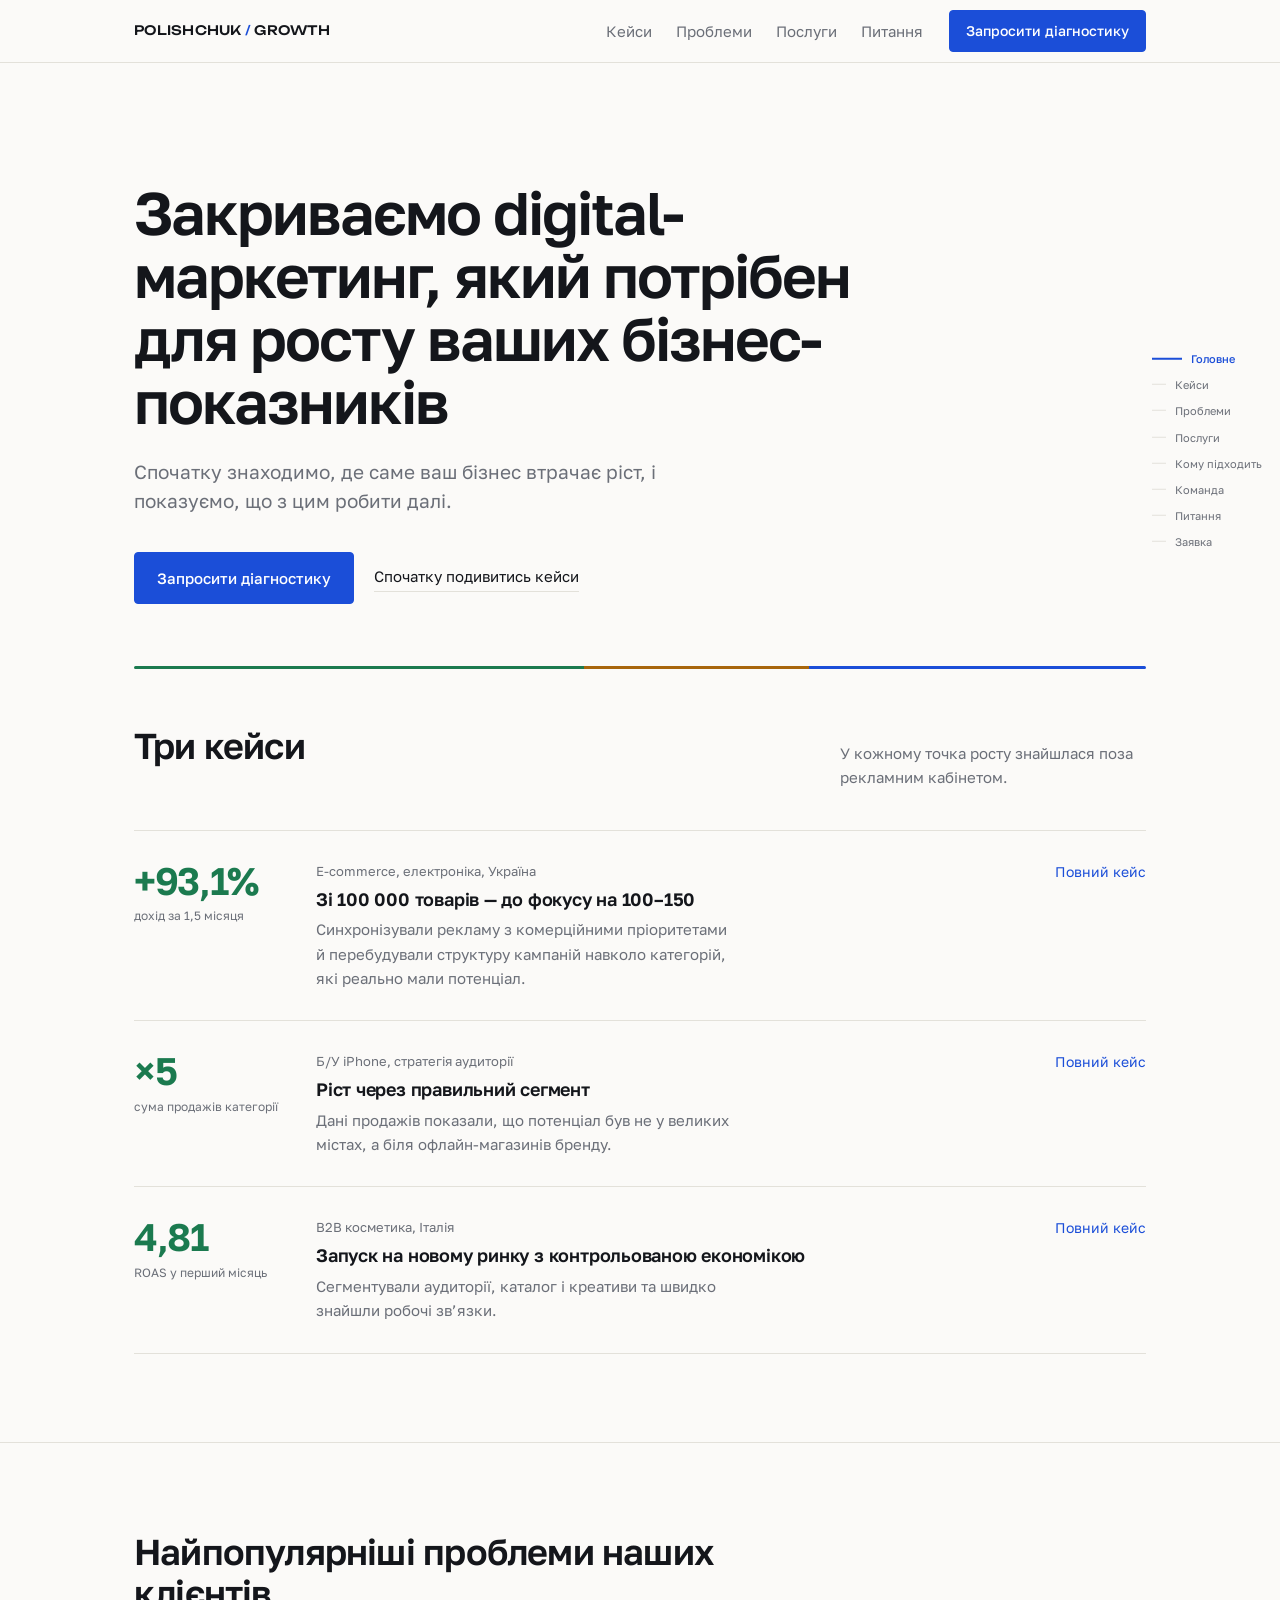
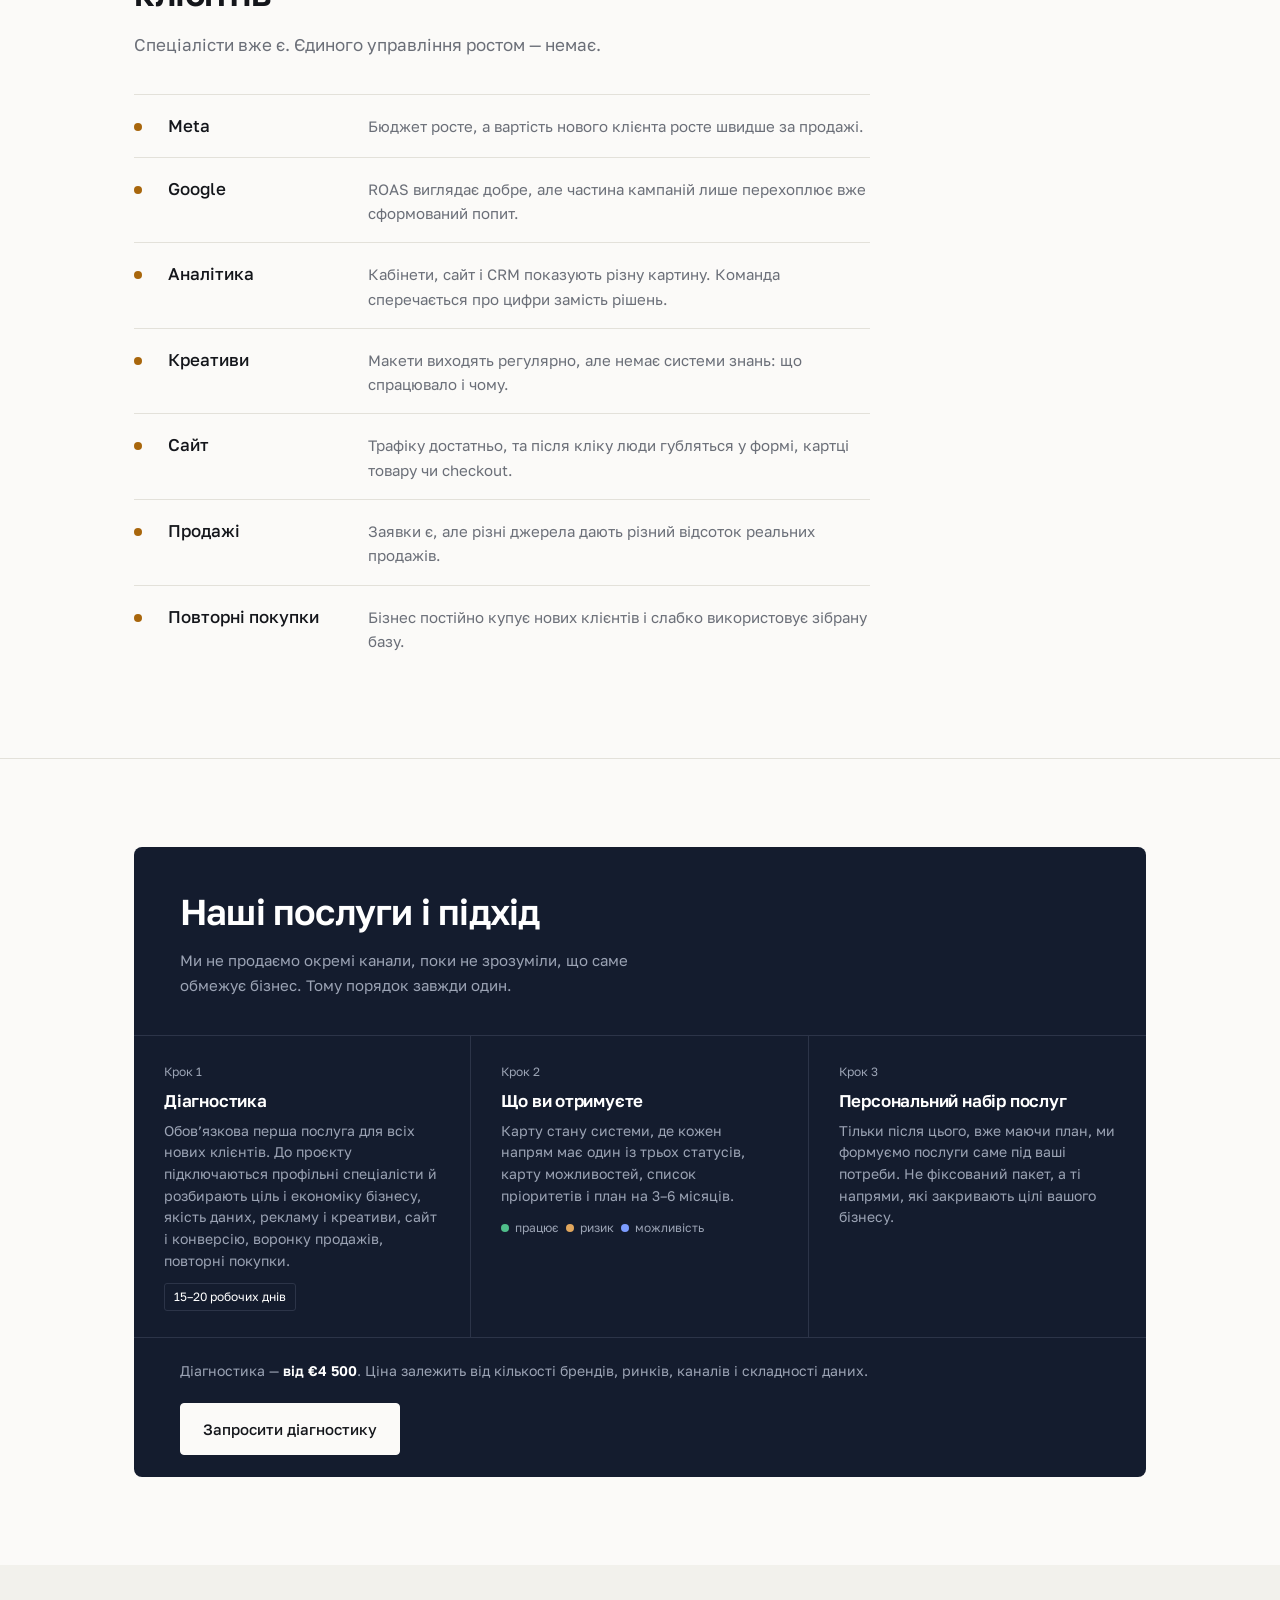
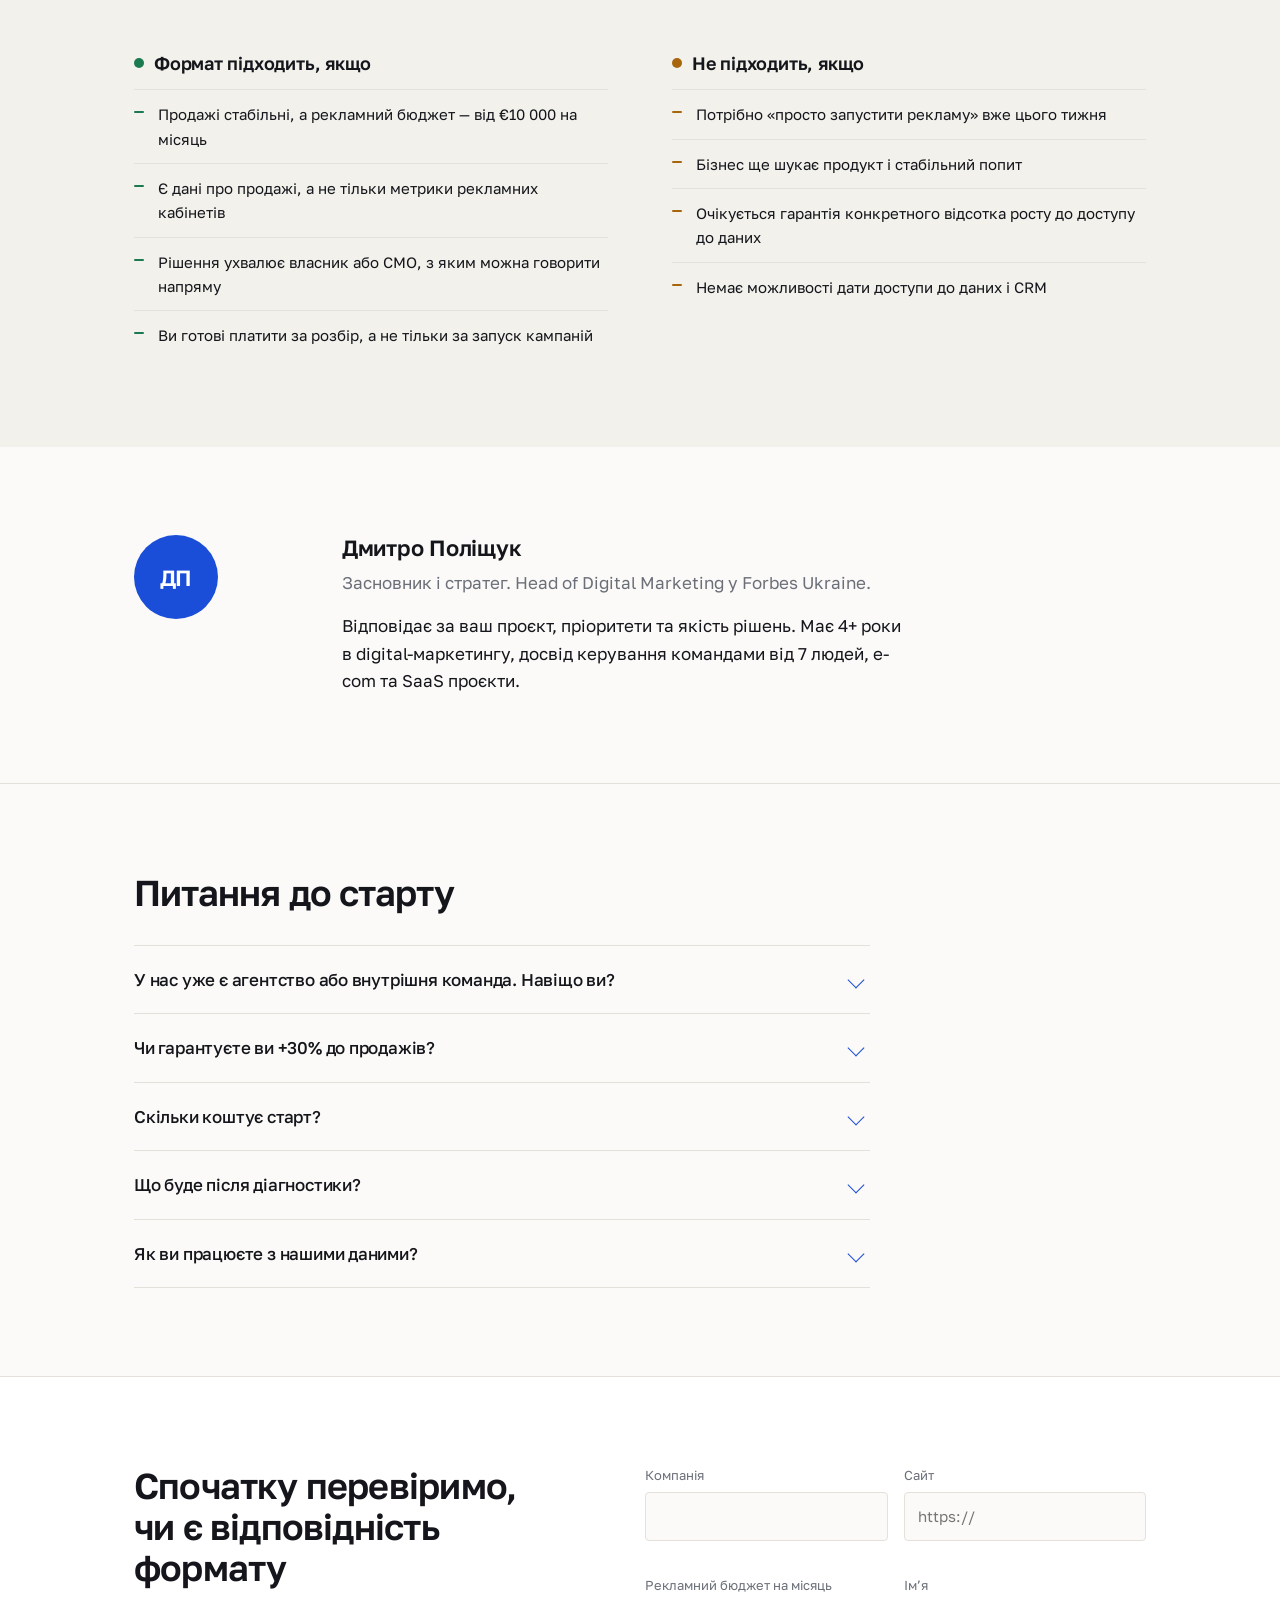
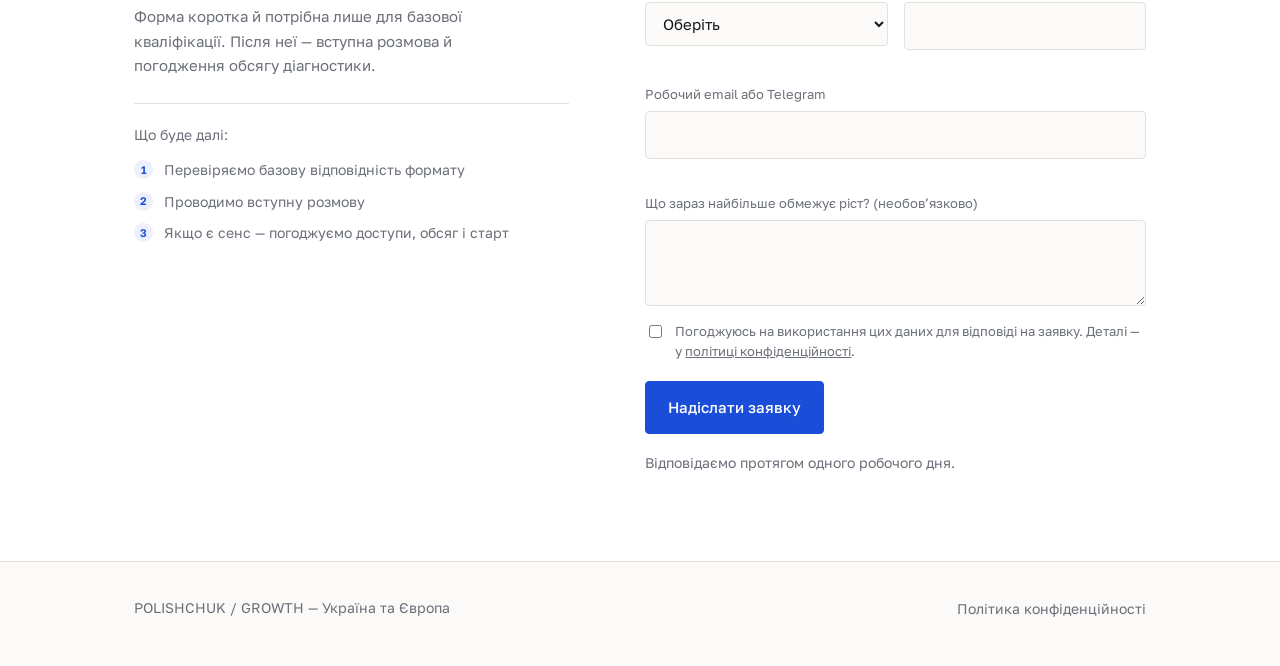
==== commit 63525e4c: "Rename index (2).html to index.html" ====
--- a/index.html
+++ b/index.html
@@ -3,8 +3,8 @@
 <head>
 <meta charset="utf-8">
 <meta name="viewport" content="width=device-width,initial-scale=1">
-<title>POLISHCHUK / GROWTH — діагностика системи росту</title>
-<meta name="description" content="Зовнішня performance-команда для бізнесів зі стабільними продажами. Старт — платна діагностика системи росту за 15–20 робочих днів.">
+<title>POLISHCHUK / GROWTH — digital-маркетинг для росту бізнес-показників</title>
+<meta name="description" content="Зовнішня performance-команда для бізнесів зі стабільними продажами. Перша послуга — діагностика системи росту за 15–20 робочих днів.">
 <meta name="theme-color" content="#FBFAF8">
 <meta name="referrer" content="strict-origin-when-cross-origin">
 <meta http-equiv="Permissions-Policy" content="camera=(), microphone=(), geolocation=()">
@@ -13,12 +13,12 @@
 <meta name="robots" content="index,follow,max-image-preview:large">
 <meta property="og:type" content="website">
 <meta property="og:locale" content="uk_UA">
-<meta property="og:title" content="POLISHCHUK / GROWTH — система росту для бізнесу">
-<meta property="og:description" content="Зовнішня performance-команда для бізнесів зі стабільними продажами. Старт — платна діагностика системи росту за 15–20 робочих днів.">
+<meta property="og:title" content="POLISHCHUK / GROWTH — digital-маркетинг для росту бізнес-показників">
+<meta property="og:description" content="Спочатку знаходимо, де саме бізнес втрачає ріст, і показуємо, що з цим робити далі. Перша послуга — діагностика.">
 <meta property="og:url" content="https://dimpolischuk2003-cyber.github.io/growth/">
 <meta name="twitter:card" content="summary_large_image">
-<meta name="twitter:title" content="POLISHCHUK / GROWTH — система росту для бізнесу">
-<meta name="twitter:description" content="Діагностика → реалізація → масштабування. Для бізнесів із рекламним бюджетом від €10 000/міс.">
+<meta name="twitter:title" content="POLISHCHUK / GROWTH">
+<meta name="twitter:description" content="Діагностика → персональний набір послуг → масштабування.">
 
 <script type="application/ld+json">
 {
@@ -29,7 +29,7 @@
       "@id":"https://dimpolischuk2003-cyber.github.io/growth/#service",
       "name":"POLISHCHUK / GROWTH",
       "url":"https://dimpolischuk2003-cyber.github.io/growth/",
-      "description":"Зовнішня performance-команда для бізнесів зі стабільними продажами. Стартова послуга — платна діагностика системи росту.",
+      "description":"Зовнішня performance-команда для бізнесів зі стабільними продажами. Перша послуга — діагностика системи росту.",
       "areaServed":["Ukraine","Europe"],
       "founder":{"@type":"Person","name":"Дмитро Поліщук","jobTitle":"Founder & Growth Strategist"}
     },
@@ -48,7 +48,7 @@
 {"@type":"Question","name":"У нас уже є агентство або внутрішня команда. Навіщо ви?","acceptedAnswer":{"@type":"Answer","text":"Ми не обов’язково замінюємо чинну команду. Наша роль може бути у пошуку розривів між функціями та об’єднанні потрібних компетенцій навколо одного плану росту."}},
 {"@type":"Question","name":"Чи гарантуєте ви +30% до продажів?","acceptedAnswer":{"@type":"Answer","text":"Ні. До доступу до даних і діагностики ми не обіцяємо конкретний результат."}},
 {"@type":"Question","name":"Скільки коштує старт?","acceptedAnswer":{"@type":"Answer","text":"Діагностика системи росту — від €4 500. Підсумкова ціна залежить від кількості брендів, ринків, каналів і складності даних."}},
-{"@type":"Question","name":"Що буде після діагностики?","acceptedAnswer":{"@type":"Answer","text":"Після кожного етапу є точка рішення. Ми продовжуємо в реалізацію тільки тоді, коли для цього є сенс, дані й конкретний наступний крок."}},
+{"@type":"Question","name":"Що буде після діагностики?","acceptedAnswer":{"@type":"Answer","text":"Після кожного етапу є точка рішення. Ми формуємо персональний набір послуг під план і продовжуємо тільки тоді, коли для цього є сенс."}},
 {"@type":"Question","name":"Як ви працюєте з нашими даними?","acceptedAnswer":{"@type":"Answer","text":"Доступи — тільки необхідні для задачі. Дані не використовуються як публічний кейс без погодження."}}
 ]}
 </script>
@@ -60,11 +60,9 @@
 <style>
 /* ============================================================
    POLISHCHUK / GROWTH
-   Кольорова система: три статуси діагностики.
-   green  — що працює
-   amber  — де ризик
-   blue   — де можливість / дія
-   navy   — тло блоку діагностики (єдиний темний акцент)
+   Кольорова система — три статуси діагностики:
+   green — що працює · amber — де ризик · blue — можливість і дія
+   navy  — тло блоку послуг (єдиний темний акцент на сторінці)
    ============================================================ */
 :root{
   --paper:#FBFAF8;
@@ -90,24 +88,9 @@
 }
 @media (prefers-color-scheme: dark){
   :root:not([data-theme="light"]){
-    --paper:#111216;
-    --band:#181A1F;
-    --surface:#1A1C22;
-    --ink:#ECEBE6;
-    --muted:#989CA5;
-    --rule:#2C2E35;
-
-    --navy:#0D131F;
-    --navy-rule:#252D3E;
-    --navy-muted:#8F97A8;
-
-    --blue:#8AA7FF;
-    --blue-soft:#1A2038;
-    --green:#5FC895;
-    --green-soft:#14251D;
-    --amber:#E3A759;
-    --amber-soft:#2A2013;
-
+    --paper:#111216;--band:#181A1F;--surface:#1A1C22;--ink:#ECEBE6;--muted:#989CA5;--rule:#2C2E35;
+    --navy:#0D131F;--navy-rule:#252D3E;--navy-muted:#8F97A8;
+    --blue:#8AA7FF;--blue-soft:#1A2038;--green:#5FC895;--green-soft:#14251D;--amber:#E3A759;--amber-soft:#2A2013;
     --on-accent:#0E1016;
   }
 }
@@ -124,13 +107,12 @@
 body{
   margin:0;background:var(--paper);color:var(--ink);
   font-family:"Golos Text","Helvetica Neue",Arial,sans-serif;
-  font-size:17px;line-height:1.62;font-weight:400;
-  -webkit-font-smoothing:antialiased;
+  font-size:17px;line-height:1.62;font-weight:400;-webkit-font-smoothing:antialiased;
 }
 img{max-width:100%;height:auto}
 
 h1,h2,h3{margin:0;font-weight:600;letter-spacing:-0.022em;line-height:1.14}
-h1{font-size:clamp(2.3rem,5.8vw,4.25rem);line-height:1.03;letter-spacing:-0.035em}
+h1{font-size:clamp(2.1rem,5vw,3.75rem);line-height:1.05;letter-spacing:-0.033em}
 h2{font-size:clamp(1.6rem,3.2vw,2.25rem)}
 h3{font-size:1.125rem;letter-spacing:-0.012em}
 p{margin:0}
@@ -140,6 +122,7 @@
 .measure{max-width:var(--measure)}
 .band{padding:88px 0;border-top:1px solid var(--rule)}
 .band-plain{padding:88px 0}
+section[id]{scroll-margin-top:80px}
 @media (max-width:700px){.band,.band-plain{padding:58px 0}body{font-size:16px}}
 
 .lede{color:var(--muted)}
@@ -159,36 +142,47 @@
 .nav-links{display:flex;gap:24px}
 .nav-links a{color:var(--muted);text-decoration:none;font-size:.9375rem}
 .nav-links a:hover{color:var(--ink)}
-@media (max-width:820px){.nav-links{display:none}}
+@media (max-width:860px){.nav-links{display:none}}
+
+/* ---------- бічна лінія-провідник ---------- */
+.rail{
+  position:fixed;right:18px;top:50%;transform:translateY(-50%);
+  z-index:30;display:none;flex-direction:column;gap:1px;
+}
+@media (min-width:1280px){.rail{display:flex}}
+.rail a{
+  display:flex;align-items:center;gap:9px;padding:6px 0;
+  text-decoration:none;font-size:.6875rem;line-height:1.2;color:var(--muted);
+  white-space:nowrap;transition:color .2s ease;
+}
+.rail a:hover{color:var(--ink)}
+.rail i{display:block;width:14px;height:1px;background:var(--rule);flex:0 0 auto;transition:width .2s ease,background .2s ease,height .2s ease}
+.rail a:hover i{background:var(--muted)}
+.rail a[aria-current="true"]{color:var(--blue);font-weight:500}
+.rail a[aria-current="true"] i{width:30px;height:2px;background:var(--blue)}
+@media (prefers-reduced-motion:reduce){.rail a,.rail i{transition:none}}
 
 /* ---------- buttons ---------- */
 .btn{display:inline-flex;align-items:center;justify-content:center;padding:13px 22px;border-radius:4px;
   border:1px solid transparent;font:inherit;font-weight:500;font-size:.9375rem;text-decoration:none;cursor:pointer}
 .btn-primary{background:var(--blue);color:var(--on-accent);border-color:var(--blue)}
 .btn-primary:hover{filter:brightness(1.08)}
-.btn-quiet{border-color:var(--rule);background:transparent;color:var(--ink)}
 .btn-sm{padding:9px 16px;font-size:.875rem}
 .btn-light{background:var(--paper);color:var(--ink);border-color:var(--paper)}
 
 /* ---------- hero ---------- */
-.hero{padding:clamp(64px,10vw,120px) 0 0}
-.hero h1{max-width:16ch}
-.hero-lede{margin-top:24px;max-width:41ch;font-size:clamp(1.0625rem,1.6vw,1.1875rem);color:var(--muted);line-height:1.55}
+.hero{padding:clamp(66px,10vw,118px) 0 0}
+.hero h1{max-width:19ch}
+.hero-lede{margin-top:24px;max-width:44ch;font-size:clamp(1.0625rem,1.6vw,1.1875rem);color:var(--muted);line-height:1.55}
 .hero-act{margin-top:36px;display:flex;align-items:center;gap:20px;flex-wrap:wrap}
 .textlink{color:var(--ink);text-decoration:none;border-bottom:1px solid var(--rule);padding-bottom:2px;font-size:.9375rem}
 .textlink:hover{border-color:var(--blue);color:var(--blue)}
 
-.statusbar{margin-top:58px;height:3px;display:flex;border-radius:2px;overflow:hidden}
+.statusbar{margin-top:62px;height:3px;display:flex;border-radius:2px;overflow:hidden}
 .statusbar i{display:block;height:100%}
 .statusbar i:nth-child(1){flex:4;background:var(--green)}
 .statusbar i:nth-child(2){flex:2;background:var(--amber)}
 .statusbar i:nth-child(3){flex:3;background:var(--blue)}
-
-.facts{margin:0;display:grid;grid-template-columns:repeat(4,1fr)}
-.facts div{padding:20px 22px 22px 0}
-.facts dt{font-size:.8125rem;color:var(--muted);margin-bottom:5px}
-.facts dd{margin:0;font-weight:500;font-size:1.0625rem;letter-spacing:-0.01em}
-@media (max-width:760px){.facts{grid-template-columns:1fr 1fr}.facts div{padding:16px 16px 16px 0}}
 
 /* ---------- section head ---------- */
 .sec-head{display:flex;justify-content:space-between;align-items:baseline;gap:24px;flex-wrap:wrap;margin-bottom:40px}
@@ -206,7 +200,7 @@
 .case .more:hover{border-color:var(--blue)}
 @media (max-width:760px){.case{grid-template-columns:1fr;gap:14px;padding:26px 0}.case .more{justify-self:start}}
 
-/* ---------- gap list ---------- */
+/* ---------- проблеми ---------- */
 .gap-list{margin:36px 0 0;padding:0;list-style:none;max-width:46rem}
 .gap-list li{display:grid;grid-template-columns:14px minmax(0,180px) minmax(0,1fr);gap:20px;align-items:baseline;
   padding:17px 0;border-top:1px solid var(--rule)}
@@ -218,43 +212,39 @@
   .gap-list span{grid-column:2}
 }
 
-/* ---------- diagnostic (темний акцент) ---------- */
-.diag{background:var(--navy);color:#F2F3F6;border-radius:8px;overflow:hidden}
-.diag h2,.diag h3{color:#fff}
-.diag-top{padding:clamp(28px,4vw,46px);border-bottom:1px solid var(--navy-rule)}
-.diag-top h2{max-width:20ch}
-.diag-top p{margin-top:18px;max-width:54ch;color:var(--navy-muted);font-size:.9375rem}
-.price{margin-top:30px;display:flex;align-items:baseline;gap:16px;flex-wrap:wrap}
-.price b{font-size:clamp(2rem,4.2vw,2.875rem);font-weight:600;letter-spacing:-0.035em;line-height:1;color:#fff}
-.price span{color:var(--navy-muted);font-size:.875rem;max-width:34ch}
-
-.legend{display:flex;gap:18px;flex-wrap:wrap;padding:18px clamp(28px,4vw,46px);border-bottom:1px solid var(--navy-rule)}
-.legend span{display:inline-flex;align-items:center;gap:8px;font-size:.8125rem;color:var(--navy-muted)}
-.legend span::before{content:"";width:9px;height:9px;border-radius:50%}
-.legend .lg-ok::before{background:#4FBE8A}
-.legend .lg-risk::before{background:#E0A65D}
-.legend .lg-opp::before{background:#7C9CFF}
-
-.toc{padding:clamp(22px,3.2vw,34px) clamp(28px,4vw,46px)}
-.toc ol{margin:0;padding:0;list-style:none}
-.toc li{display:flex;justify-content:space-between;gap:24px;align-items:baseline;padding:15px 0;border-bottom:1px solid var(--navy-rule)}
-.toc li:last-child{border-bottom:0;padding-bottom:0}
-.toc li b{font-weight:500;color:#fff}
-.toc li span{color:var(--navy-muted);font-size:.875rem;text-align:right;max-width:26ch}
-@media (max-width:600px){.toc li{flex-direction:column;gap:4px}.toc li span{text-align:left;max-width:none}}
-
-.stages{display:grid;grid-template-columns:repeat(3,1fr);border-top:1px solid var(--navy-rule)}
-.stages div{padding:22px clamp(20px,3vw,28px);border-right:1px solid var(--navy-rule)}
-.stages div:last-child{border-right:0}
-.stages b{display:block;font-weight:500;font-size:.9375rem;color:#fff}
-.stages span{display:block;margin-top:5px;color:var(--navy-muted);font-size:.875rem;line-height:1.5}
-@media (max-width:700px){.stages{grid-template-columns:1fr}.stages div{border-right:0;border-bottom:1px solid var(--navy-rule)}.stages div:last-child{border-bottom:0}}
-
-.diag-foot{padding:24px clamp(28px,4vw,46px);border-top:1px solid var(--navy-rule);
-  display:flex;gap:22px;align-items:center;justify-content:space-between;flex-wrap:wrap}
-.diag-foot p{font-size:.875rem;color:var(--navy-muted);max-width:46ch}
-
-/* ---------- fit ---------- */
+/* ---------- послуги і підхід (темний акцент) ---------- */
+.svc{background:var(--navy);color:#F2F3F6;border-radius:8px;overflow:hidden}
+.svc h2,.svc h3{color:#fff}
+.svc-top{padding:clamp(28px,4vw,44px) clamp(28px,4vw,46px) 0}
+.svc-top h2{max-width:18ch}
+.svc-top p{margin-top:16px;max-width:52ch;color:var(--navy-muted);font-size:.9375rem}
+
+.steps3{display:grid;grid-template-columns:repeat(3,1fr);gap:0;margin-top:clamp(26px,3.6vw,38px);border-top:1px solid var(--navy-rule)}
+.steps3 > div{padding:26px clamp(20px,2.6vw,30px);border-right:1px solid var(--navy-rule)}
+.steps3 > div:last-child{border-right:0}
+.step-n{font-size:.75rem;color:var(--navy-muted);margin-bottom:10px}
+.steps3 h3{font-size:1.0625rem;margin-bottom:9px}
+.steps3 p{color:var(--navy-muted);font-size:.875rem;line-height:1.55}
+.step-when{display:inline-block;margin-top:12px;font-size:.75rem;color:#fff;border:1px solid var(--navy-rule);border-radius:3px;padding:3px 9px}
+@media (max-width:820px){
+  .steps3{grid-template-columns:1fr}
+  .steps3 > div{border-right:0;border-bottom:1px solid var(--navy-rule)}
+  .steps3 > div:last-child{border-bottom:0}
+}
+
+.chips{display:flex;gap:7px;flex-wrap:wrap;margin-top:12px}
+.chips span{display:inline-flex;align-items:center;gap:6px;font-size:.75rem;color:var(--navy-muted)}
+.chips span::before{content:"";width:8px;height:8px;border-radius:50%}
+.chips .c-ok::before{background:#4FBE8A}
+.chips .c-risk::before{background:#E0A65D}
+.chips .c-opp::before{background:#7C9CFF}
+
+.svc-foot{padding:22px clamp(28px,4vw,46px);border-top:1px solid var(--navy-rule);
+  display:flex;gap:20px;align-items:center;justify-content:space-between;flex-wrap:wrap}
+.svc-foot p{font-size:.875rem;color:var(--navy-muted)}
+.svc-foot b{color:#fff;font-weight:600}
+
+/* ---------- кому підходить ---------- */
 .band-tint{background:var(--band)}
 .fit{display:grid;grid-template-columns:1fr 1fr;gap:clamp(28px,5vw,64px)}
 .fit h3{display:flex;align-items:center;gap:10px}
@@ -268,13 +258,11 @@
 .fit .no li::before{background:var(--amber)}
 @media (max-width:700px){.fit{grid-template-columns:1fr;gap:34px}}
 
-/* ---------- founder ---------- */
-.founder{display:grid;grid-template-columns:minmax(0,200px) minmax(0,1fr);gap:clamp(24px,5vw,56px);align-items:start}
-.ava{width:88px;height:88px;border-radius:50%;background:var(--blue);color:var(--on-accent);
-  display:flex;align-items:center;justify-content:center;font-weight:600;font-size:1.4375rem;letter-spacing:-0.02em}
-.founder p + p{margin-top:16px}
-.founder .note{margin-top:22px;padding-top:18px;border-top:1px solid var(--rule);font-size:.875rem;color:var(--muted);max-width:52ch}
-@media (max-width:700px){.founder{grid-template-columns:1fr;gap:22px}}
+/* ---------- команда ---------- */
+.founder{display:grid;grid-template-columns:minmax(0,160px) minmax(0,1fr);gap:clamp(24px,5vw,48px);align-items:start}
+.ava{width:84px;height:84px;border-radius:50%;background:var(--blue);color:var(--on-accent);
+  display:flex;align-items:center;justify-content:center;font-weight:600;font-size:1.375rem;letter-spacing:-0.02em}
+@media (max-width:700px){.founder{grid-template-columns:1fr;gap:20px}}
 
 /* ---------- faq ---------- */
 .faq{max-width:46rem}
@@ -288,7 +276,7 @@
 .faq details[open] summary{color:var(--blue)}
 .faq .ans{padding:0 8% 22px 0;color:var(--muted);font-size:.9375rem}
 
-/* ---------- form ---------- */
+/* ---------- форма ---------- */
 .form-sec{background:var(--surface);border-top:1px solid var(--rule)}
 .form-grid{display:grid;grid-template-columns:minmax(0,1fr) minmax(0,1.15fr);gap:clamp(32px,6vw,76px);align-items:start}
 @media (max-width:860px){.form-grid{grid-template-columns:1fr;gap:38px}}
@@ -337,32 +325,37 @@
     <a class="mark" href="#top">POLISHCHUK <i>/</i> GROWTH</a>
     <nav class="nav-links" aria-label="Основна навігація">
       <a href="#cases">Кейси</a>
-      <a href="#problem">Проблема</a>
-      <a href="#diagnostic">Діагностика</a>
+      <a href="#problem">Проблеми</a>
+      <a href="#diagnostic">Послуги</a>
       <a href="#faq">Питання</a>
     </nav>
     <a class="btn btn-primary btn-sm" href="#contact">Запросити діагностику</a>
   </div>
 </header>
 
+<!-- бічна лінія-провідник по блоках сторінки -->
+<nav class="rail" id="rail" aria-label="Розділи сторінки">
+  <a href="#top"><i></i>Головне</a>
+  <a href="#cases"><i></i>Кейси</a>
+  <a href="#problem"><i></i>Проблеми</a>
+  <a href="#diagnostic"><i></i>Послуги</a>
+  <a href="#fit"><i></i>Кому підходить</a>
+  <a href="#team"><i></i>Команда</a>
+  <a href="#faq"><i></i>Питання</a>
+  <a href="#contact"><i></i>Заявка</a>
+</nav>
+
 <main id="main">
-<div id="top"></div>
-
-  <section class="hero">
+
+  <section class="hero" id="top">
     <div class="wrap">
-      <h1>Чому більший бюджет більше не дає більше продажів</h1>
-      <p class="hero-lede">Ми знаходимо, де саме ваш бізнес втрачає ріст — у рекламі, даних, на сайті чи вже після заявки. І показуємо, що з цим робити далі.</p>
+      <h1>Закриваємо digital-маркетинг, який потрібен для росту ваших бізнес-показників</h1>
+      <p class="hero-lede">Спочатку знаходимо, де саме ваш бізнес втрачає ріст, і показуємо, що з цим робити далі.</p>
       <div class="hero-act">
         <a class="btn btn-primary" href="#contact">Запросити діагностику</a>
         <a class="textlink" href="#cases">Спочатку подивитись кейси</a>
       </div>
       <div class="statusbar" aria-hidden="true"><i></i><i></i><i></i></div>
-      <dl class="facts">
-        <div><dt>Рекламний бюджет</dt><dd>від €10 000/міс.</dd></div>
-        <div><dt>Термін діагностики</dt><dd>15–20 робочих днів</dd></div>
-        <div><dt>Вартість</dt><dd>від €4 500</dd></div>
-        <div><dt>Ринки</dt><dd>Україна та Європа</dd></div>
-      </dl>
     </div>
   </section>
 
@@ -408,8 +401,8 @@
   <section class="band" id="problem">
     <div class="wrap">
       <div class="measure">
-        <h2>Спеціалісти вже є. Єдиного управління ростом — немає.</h2>
-        <p class="lede" style="margin-top:20px">У зрілому бізнесі реклама, дані, креативи, сайт і повторні продажі розвиваються окремо. Кожен напрям виглядає нормально зсередини, але разом вони перестають складатися в керовану систему. Ось як це виглядає на практиці.</p>
+        <h2>Найпопулярніші проблеми наших клієнтів</h2>
+        <p class="lede" style="margin-top:18px;font-size:1.0625rem">Спеціалісти вже є. Єдиного управління ростом — немає.</p>
       </div>
       <ul class="gap-list">
         <li><strong>Meta</strong><span>Бюджет росте, а вартість нового клієнта росте швидше за продажі.</span></li>
@@ -425,40 +418,39 @@
 
   <section class="band" id="diagnostic">
     <div class="wrap">
-      <div class="diag">
-
-        <div class="diag-top">
-          <h2>Діагностика — це окремий продукт, а не безкоштовний аудит</h2>
-          <p>Ми не беремося вести канали до того, як зрозуміли, що саме обмежує бізнес. За 15–20 робочих днів розбираємо ціль і економіку, якість даних, рекламу, креативи, сайт, воронку продажів і повторні покупки. Окремо фіксуємо, що вже працює й не потребує змін.</p>
-          <div class="price">
-            <b>від €4 500</b>
-            <span>Ціна залежить від кількості брендів, ринків, каналів, CRM і складності даних.</span>
+      <div class="svc">
+
+        <div class="svc-top">
+          <h2>Наші послуги і підхід</h2>
+          <p>Ми не продаємо окремі канали, поки не зрозуміли, що саме обмежує бізнес. Тому порядок завжди один.</p>
+        </div>
+
+        <div class="steps3">
+          <div>
+            <div class="step-n">Крок 1</div>
+            <h3>Діагностика</h3>
+            <p>Обов’язкова перша послуга для всіх нових клієнтів. До проєкту підключаються профільні спеціалісти й розбирають ціль і економіку бізнесу, якість даних, рекламу і креативи, сайт і конверсію, воронку продажів, повторні покупки.</p>
+            <span class="step-when">15–20 робочих днів</span>
           </div>
-        </div>
-
-        <div class="legend">
-          <span class="lg-ok">що працює</span>
-          <span class="lg-risk">де ризик</span>
-          <span class="lg-opp">де можливість</span>
-        </div>
-
-        <div class="toc">
-          <ol>
-            <li><b>Карта стану системи</b><span>Кожен напрям отримує один із трьох статусів</span></li>
-            <li><b>Карта можливостей</b><span>Вплив, складність, ресурс, ризик</span></li>
-            <li><b>Пріоритети</b><span>Що робити зараз, що пізніше, що не чіпати</span></li>
-            <li><b>План на 3–6 місяців</b><span>Гіпотези, метрики, відповідальні</span></li>
-          </ol>
-        </div>
-
-        <div class="stages">
-          <div><b>Дні 1–3</b><span>Цілі, доступи, початкова точка.</span></div>
-          <div><b>Дні 4–12</b><span>Аналіз системи та пошук розривів.</span></div>
-          <div><b>Дні 13–20</b><span>Пріоритети, план і фінальна сесія.</span></div>
-        </div>
-
-        <div class="diag-foot">
-          <p>Від вас потрібні доступи, дані продажів та економіки і 2–4 інтерв’ю з ключовими людьми.</p>
+          <div>
+            <div class="step-n">Крок 2</div>
+            <h3>Що ви отримуєте</h3>
+            <p>Карту стану системи, де кожен напрям має один із трьох статусів, карту можливостей, список пріоритетів і план на 3–6 місяців.</p>
+            <div class="chips">
+              <span class="c-ok">працює</span>
+              <span class="c-risk">ризик</span>
+              <span class="c-opp">можливість</span>
+            </div>
+          </div>
+          <div>
+            <div class="step-n">Крок 3</div>
+            <h3>Персональний набір послуг</h3>
+            <p>Тільки після цього, вже маючи план, ми формуємо послуги саме під ваші потреби. Не фіксований пакет, а ті напрями, які закривають цілі вашого бізнесу.</p>
+          </div>
+        </div>
+
+        <div class="svc-foot">
+          <p>Діагностика — <b>від €4 500</b>. Ціна залежить від кількості брендів, ринків, каналів і складності даних.</p>
           <a class="btn btn-light" href="#contact">Запросити діагностику</a>
         </div>
 
@@ -497,9 +489,8 @@
         <div><div class="ava" aria-hidden="true">ДП</div></div>
         <div>
           <h3 style="font-size:1.375rem">Дмитро Поліщук</h3>
-          <p class="lede" style="margin-top:10px">Засновник і стратег. Head of Digital Marketing у Forbes Ukraine.</p>
-          <p style="margin-top:18px">Відповідає за постановку бізнес-цілі, пріоритети та якість рішень. Склад команди не фіксований пакетом: після діагностики підключаються ті компетенції, які потрібні плану — Meta, Google, аналітика, креативи, конверсія сайту, повторні продажі. Але пріоритети завжди має один керівник, і клієнту не треба координувати п’ятьох спеціалістів.</p>
-          <p class="note">Forbes тут — підтвердження досвіду засновника, а не клієнт агенції. Відгуки й фото команди з’являться на сайті тільки після реальних імен, компаній і дозволу на публікацію.</p>
+          <p class="lede" style="margin-top:8px">Засновник і стратег. Head of Digital Marketing у Forbes Ukraine.</p>
+          <p style="margin-top:16px;max-width:52ch">Відповідає за ваш проєкт, пріоритети та якість рішень. Має 4+ роки в digital-маркетингу, досвід керування командами від 7 людей, e-com та SaaS проєкти.</p>
         </div>
       </div>
     </div>
@@ -523,7 +514,7 @@
         </details>
         <details>
           <summary>Що буде після діагностики?</summary>
-          <div class="ans">Після кожного етапу є точка рішення. Ми продовжуємо в реалізацію тільки тоді, коли для цього є сенс, дані й конкретний наступний крок. Продовження не є обов’язковою умовою діагностики.</div>
+          <div class="ans">Ми формуємо персональний набір послуг під отриманий план. Після кожного етапу є точка рішення: продовжуємо тільки тоді, коли для цього є сенс, дані й конкретний наступний крок.</div>
         </details>
         <details>
           <summary>Як ви працюєте з нашими даними?</summary>
@@ -575,28 +566,18 @@
                 <span class="err" id="err-budget" aria-live="polite"></span>
               </div>
               <div class="f">
-                <label for="crm">Дані про продажі / CRM</label>
-                <select id="crm" name="crm_data" required>
-                  <option value="">Оберіть</option>
-                  <option value="yes">Так, є</option>
-                  <option value="partial">Частково</option>
-                  <option value="no">Немає</option>
-                </select>
-                <span class="err" id="err-crm" aria-live="polite"></span>
+                <label for="name">Ім’я</label>
+                <input id="name" name="name" autocomplete="name" required>
+                <span class="err" id="err-name" aria-live="polite"></span>
+              </div>
+              <div class="f full">
+                <label for="contact-field">Робочий email або Telegram</label>
+                <input id="contact-field" name="contact" autocomplete="email" required>
+                <span class="err" id="err-contact" aria-live="polite"></span>
               </div>
               <div class="f full">
                 <label for="problem-field">Що зараз найбільше обмежує ріст? (необов’язково)</label>
                 <textarea id="problem-field" name="problem"></textarea>
-              </div>
-              <div class="f">
-                <label for="name">Ім’я</label>
-                <input id="name" name="name" autocomplete="name" required>
-                <span class="err" id="err-name" aria-live="polite"></span>
-              </div>
-              <div class="f">
-                <label for="contact-field">Робочий email або Telegram</label>
-                <input id="contact-field" name="contact" autocomplete="email" required>
-                <span class="err" id="err-contact" aria-live="polite"></span>
               </div>
 
               <label class="consent">
@@ -638,18 +619,54 @@
 
 <script>
 /* ============================================================
-   НАЛАШТУВАННЯ: вкажіть адресу свого обробника заявок.
+   НАЛАШТУВАННЯ: адреса обробника заявок.
    Порожній рядок = форма лише показує екран успіху (без відправки).
    ============================================================ */
 var LEAD_ENDPOINT = '';
 
+/* ---------- бічна лінія: підсвічує поточний блок ---------- */
+(function(){
+  var rail = document.getElementById('rail');
+  if(!rail) return;
+  var links = Array.prototype.slice.call(rail.querySelectorAll('a'));
+  var targets = links.map(function(a){
+    return document.querySelector(a.getAttribute('href'));
+  });
+  var ticking = false;
+
+  function update(){
+    ticking = false;
+    var line = window.scrollY + 140;          // лінія зчитування трохи нижче шапки
+    var active = 0;
+    for(var i = 0; i < targets.length; i++){
+      if(targets[i] && targets[i].offsetTop <= line) active = i;
+    }
+    /* якщо доскролили до кінця — підсвічуємо останній пункт */
+    if(window.innerHeight + window.scrollY >= document.body.scrollHeight - 4){
+      active = targets.length - 1;
+    }
+    links.forEach(function(a, i){
+      if(i === active) a.setAttribute('aria-current','true');
+      else a.removeAttribute('aria-current');
+    });
+  }
+
+  function onScroll(){
+    if(!ticking){ ticking = true; window.requestAnimationFrame(update); }
+  }
+
+  window.addEventListener('scroll', onScroll, {passive:true});
+  window.addEventListener('resize', onScroll, {passive:true});
+  update();
+})();
+
+/* ---------- форма ---------- */
 (function(){
   var form = document.getElementById('leadForm');
   var done = document.getElementById('done');
   var btn  = document.getElementById('submitBtn');
   if(!form) return;
 
-  /* UTM, referrer, landing, id заявки */
   try{
     var q = new URLSearchParams(location.search);
     ['utm_source','utm_medium','utm_campaign','utm_content','utm_term'].forEach(function(k){
@@ -666,7 +683,6 @@
     {id:'company',      err:'err-company', msg:'Вкажіть назву компанії'},
     {id:'site',         err:'err-site',    msg:'Вкажіть адресу сайту'},
     {id:'budget',       err:'err-budget',  msg:'Оберіть діапазон бюджету'},
-    {id:'crm',          err:'err-crm',     msg:'Оберіть один з варіантів'},
     {id:'name',         err:'err-name',    msg:'Вкажіть ім’я'},
     {id:'contact-field',err:'err-contact', msg:'Вкажіть email або Telegram'}
   ];
@@ -693,7 +709,6 @@
   form.addEventListener('submit', function(e){
     e.preventDefault();
 
-    /* honeypot: боти заповнюють приховане поле */
     var hp = form.querySelector('[name="website_confirm"]');
     if(hp && hp.value){ showDone(); return; }
 
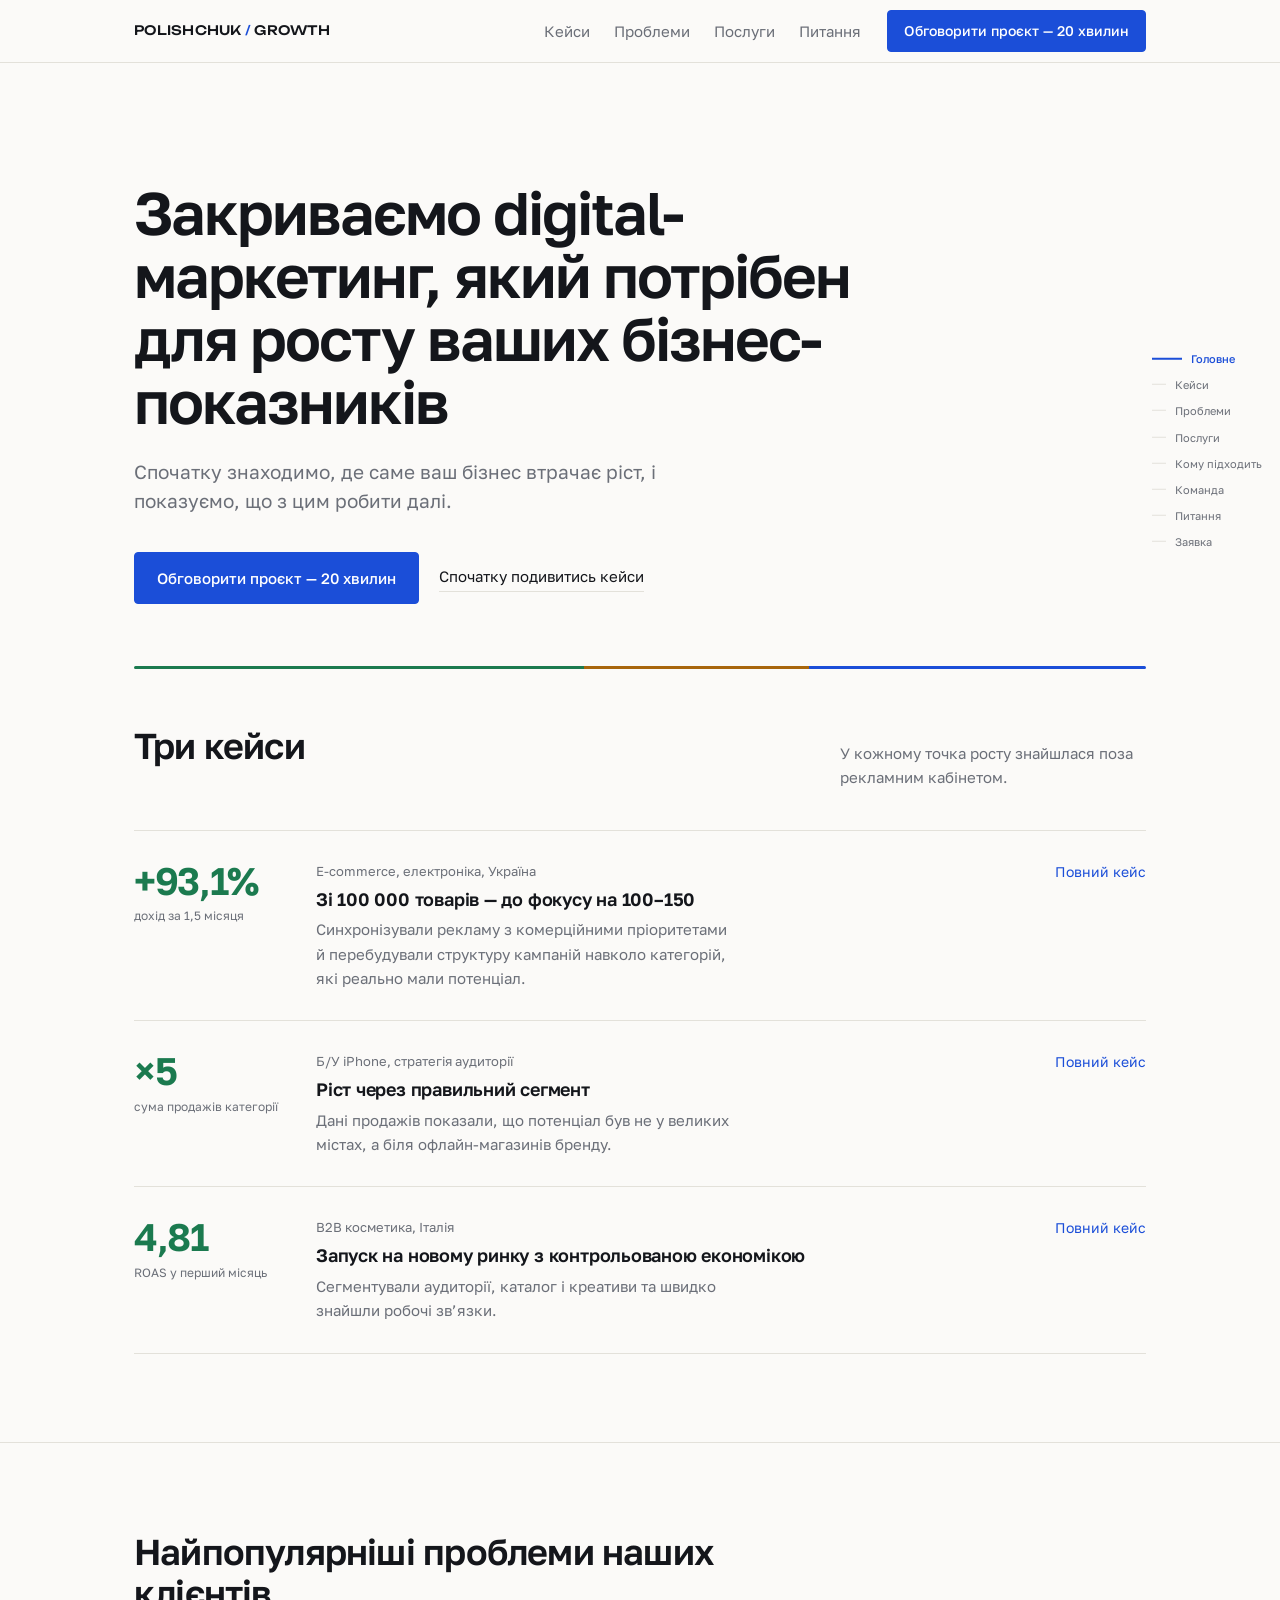
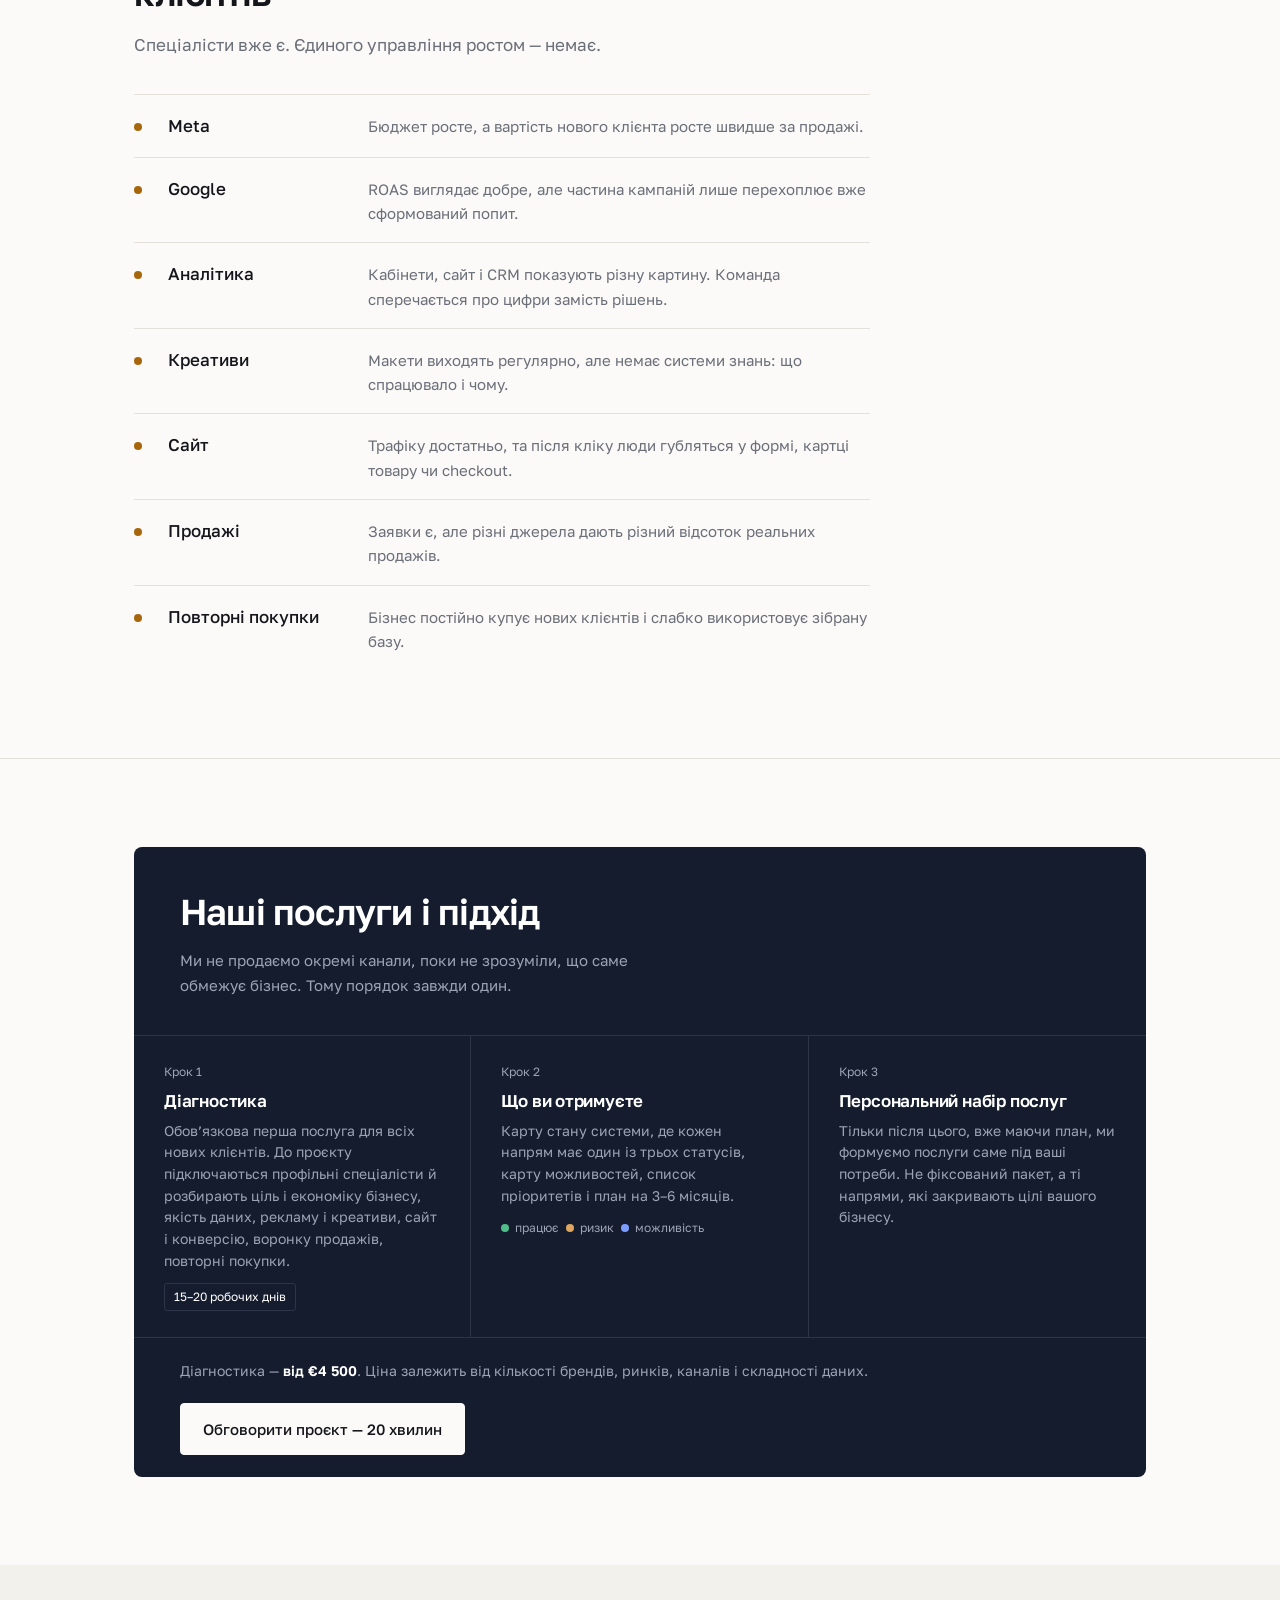
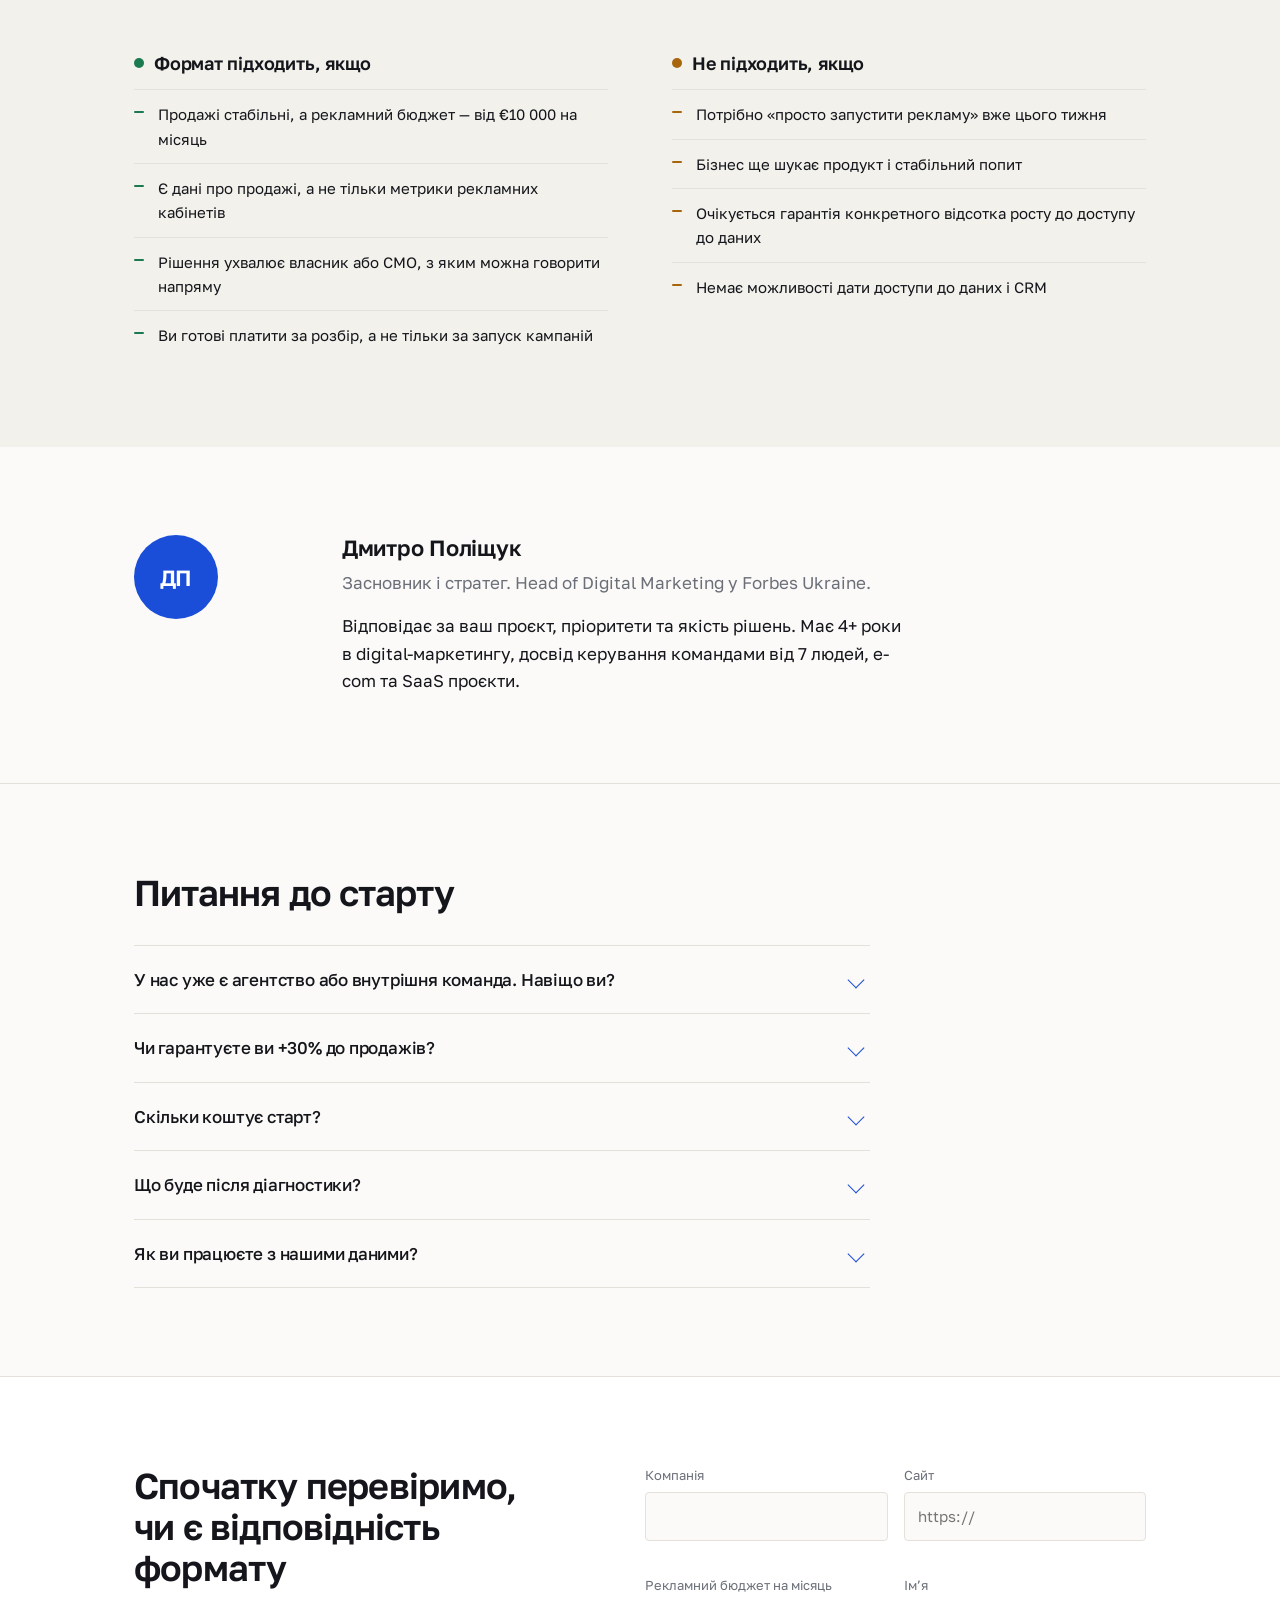
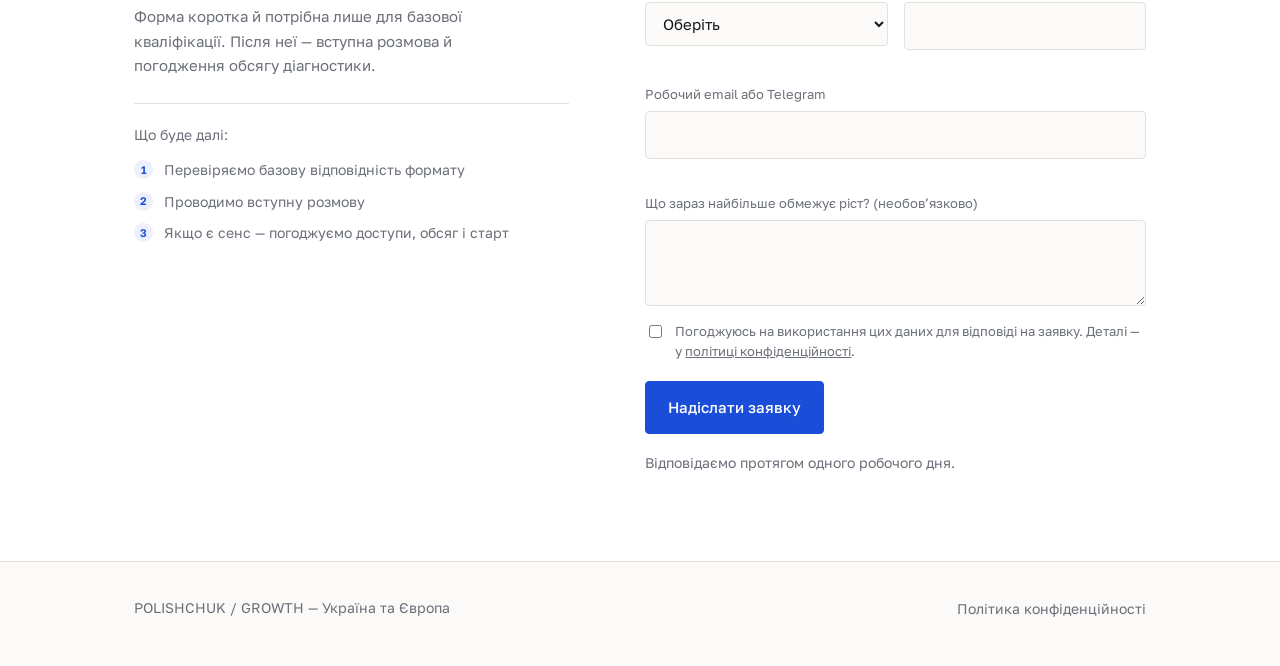
==== commit c38ffb43: "Rename index (3).html to index.html" ====
--- a/index.html
+++ b/index.html
@@ -169,6 +169,7 @@
 .btn-primary:hover{filter:brightness(1.08)}
 .btn-sm{padding:9px 16px;font-size:.875rem}
 .btn-light{background:var(--paper);color:var(--ink);border-color:var(--paper)}
+@media (max-width:760px){.nb-long{display:none}}
 
 /* ---------- hero ---------- */
 .hero{padding:clamp(66px,10vw,118px) 0 0}
@@ -329,7 +330,7 @@
       <a href="#diagnostic">Послуги</a>
       <a href="#faq">Питання</a>
     </nav>
-    <a class="btn btn-primary btn-sm" href="#contact">Запросити діагностику</a>
+    <a class="btn btn-primary btn-sm" href="#contact">Обговорити проєкт<span class="nb-long">&nbsp;— 20 хвилин</span></a>
   </div>
 </header>
 
@@ -352,7 +353,7 @@
       <h1>Закриваємо digital-маркетинг, який потрібен для росту ваших бізнес-показників</h1>
       <p class="hero-lede">Спочатку знаходимо, де саме ваш бізнес втрачає ріст, і показуємо, що з цим робити далі.</p>
       <div class="hero-act">
-        <a class="btn btn-primary" href="#contact">Запросити діагностику</a>
+        <a class="btn btn-primary" href="#contact">Обговорити проєкт — 20 хвилин</a>
         <a class="textlink" href="#cases">Спочатку подивитись кейси</a>
       </div>
       <div class="statusbar" aria-hidden="true"><i></i><i></i><i></i></div>
@@ -451,7 +452,7 @@
 
         <div class="svc-foot">
           <p>Діагностика — <b>від €4 500</b>. Ціна залежить від кількості брендів, ринків, каналів і складності даних.</p>
-          <a class="btn btn-light" href="#contact">Запросити діагностику</a>
+          <a class="btn btn-light" href="#contact">Обговорити проєкт — 20 хвилин</a>
         </div>
 
       </div>
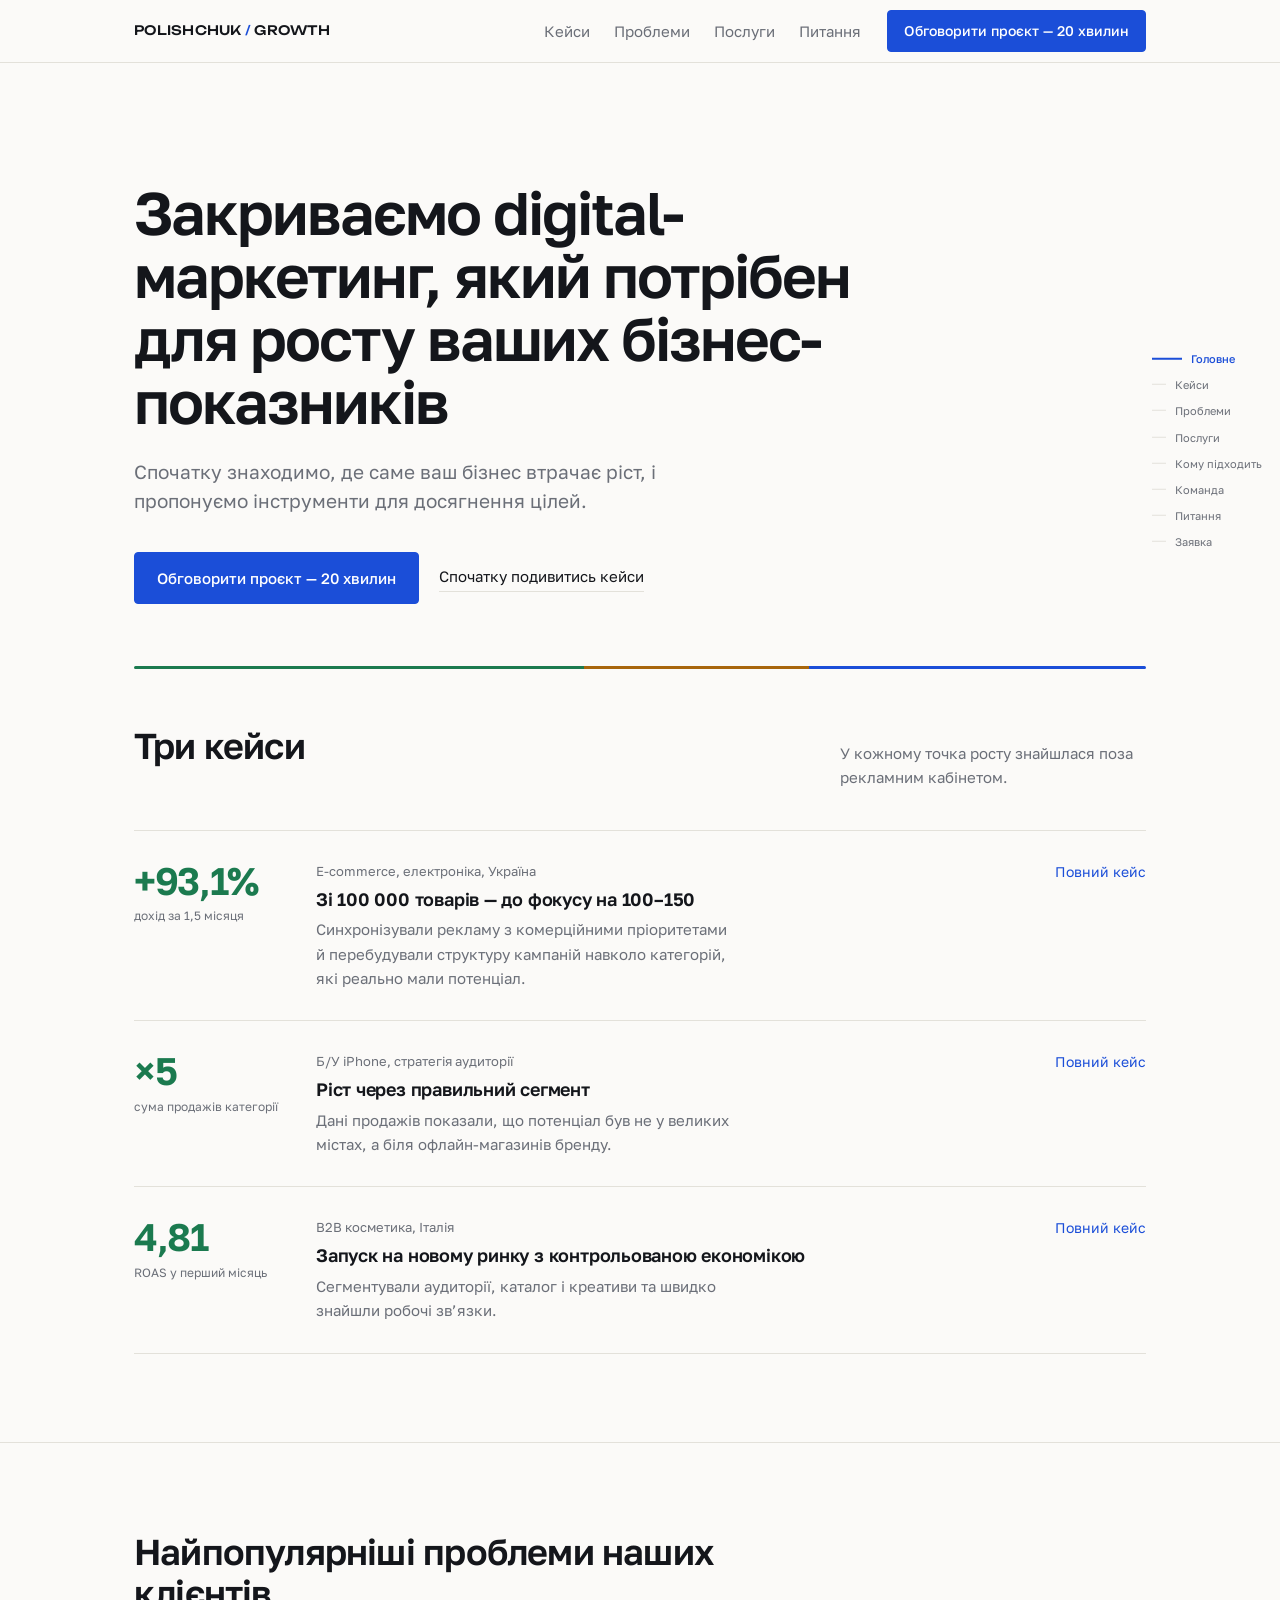
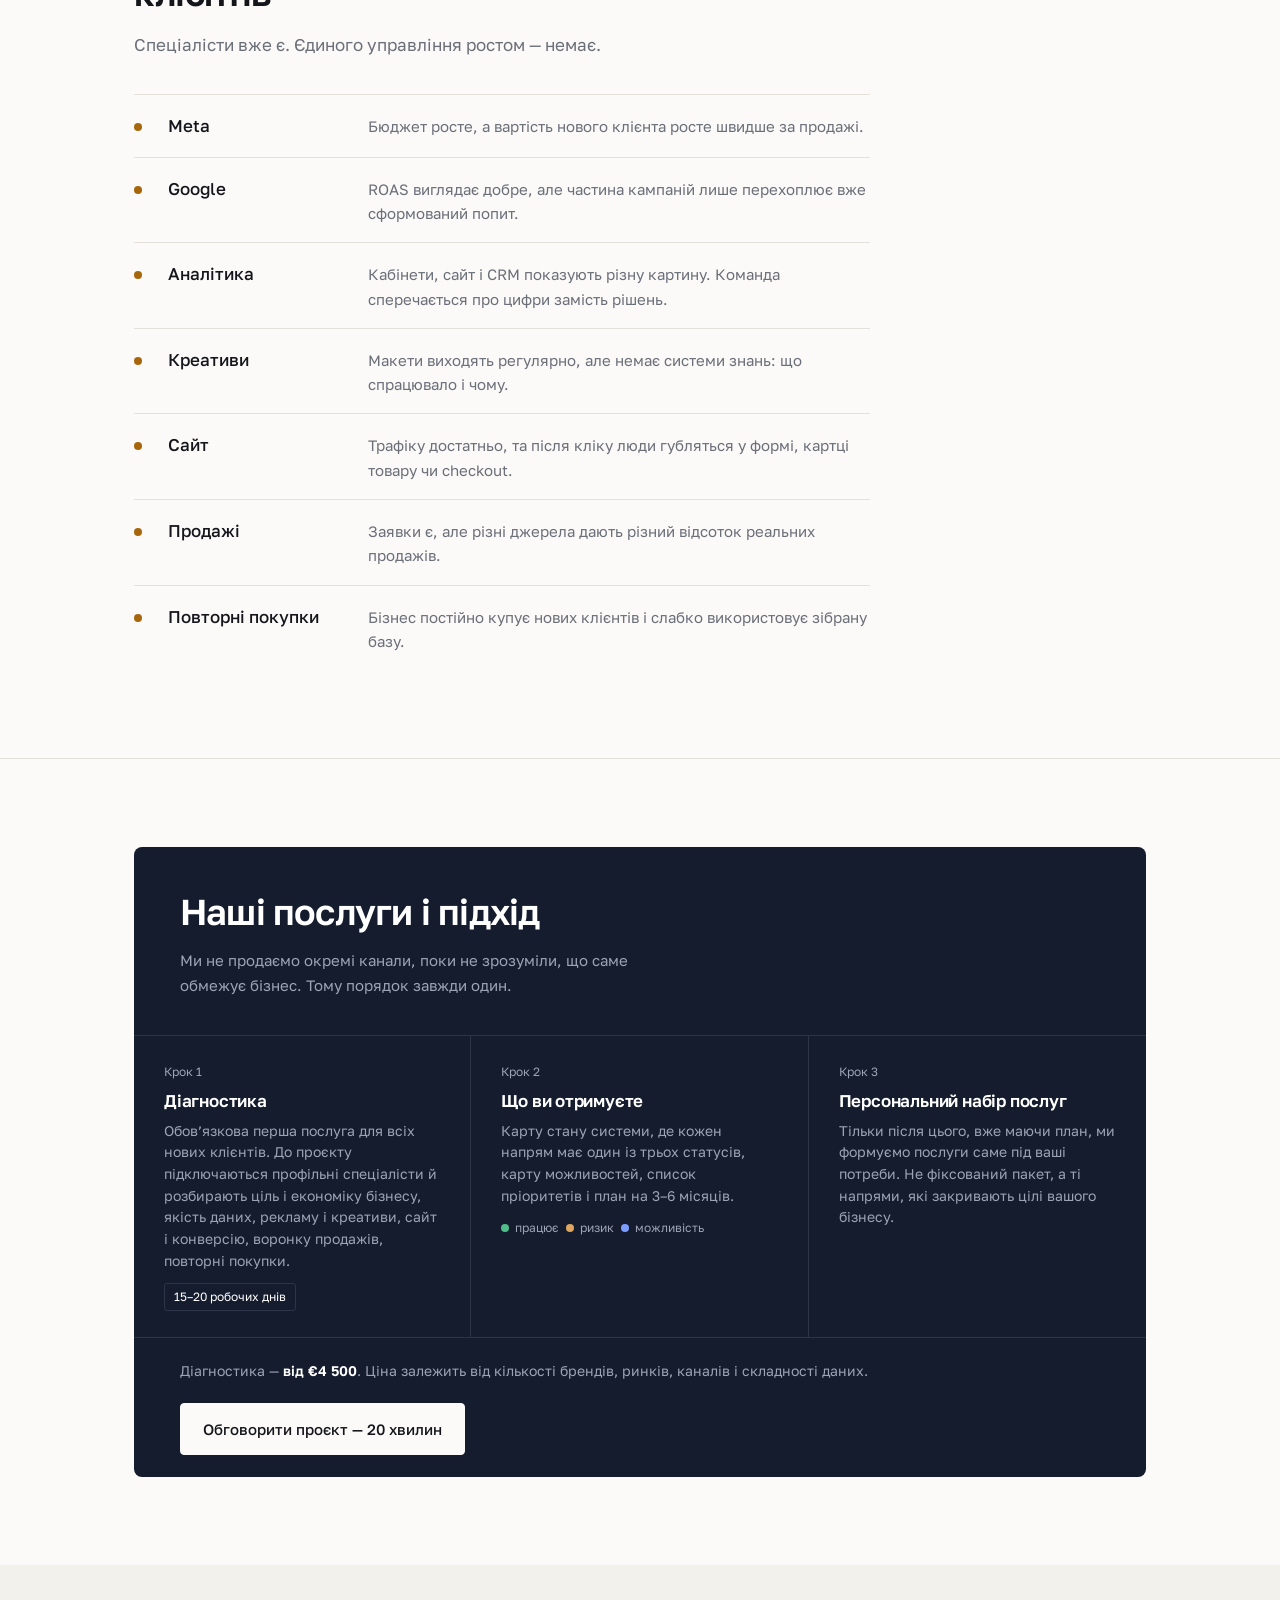
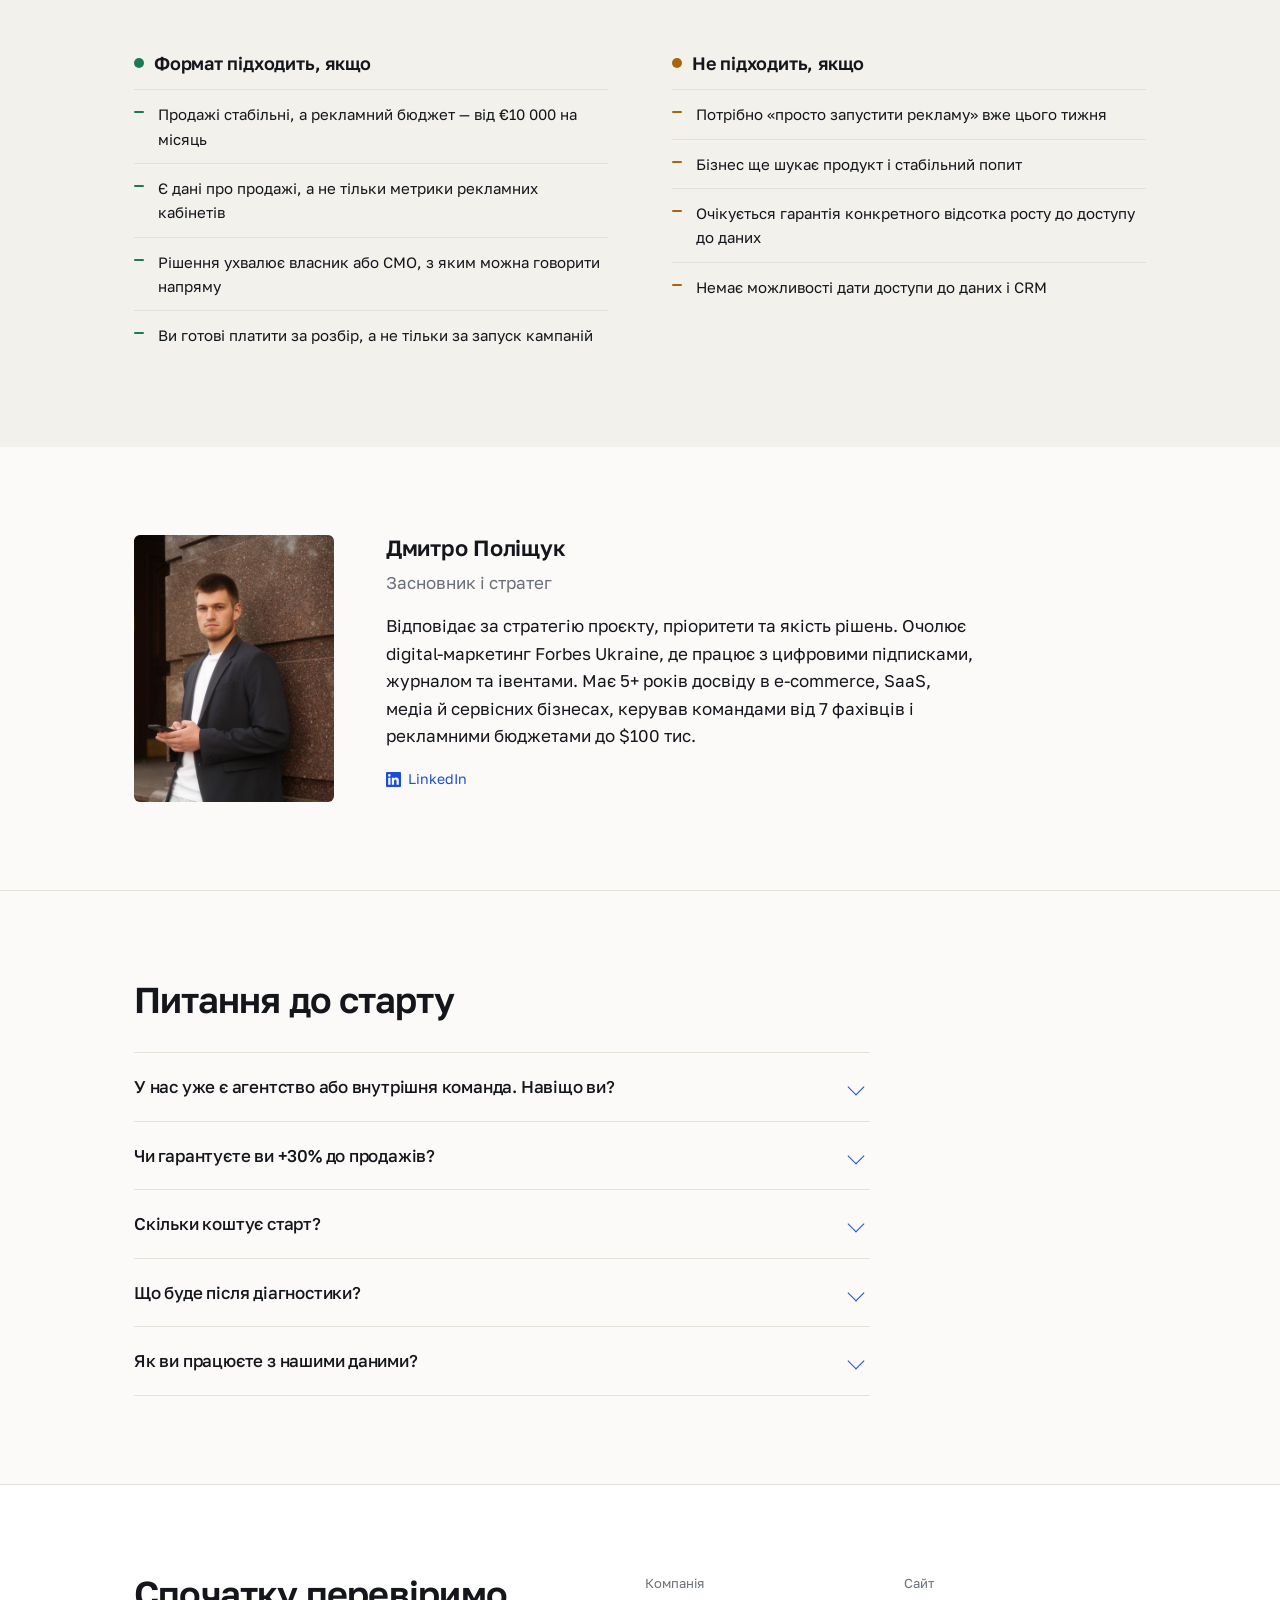
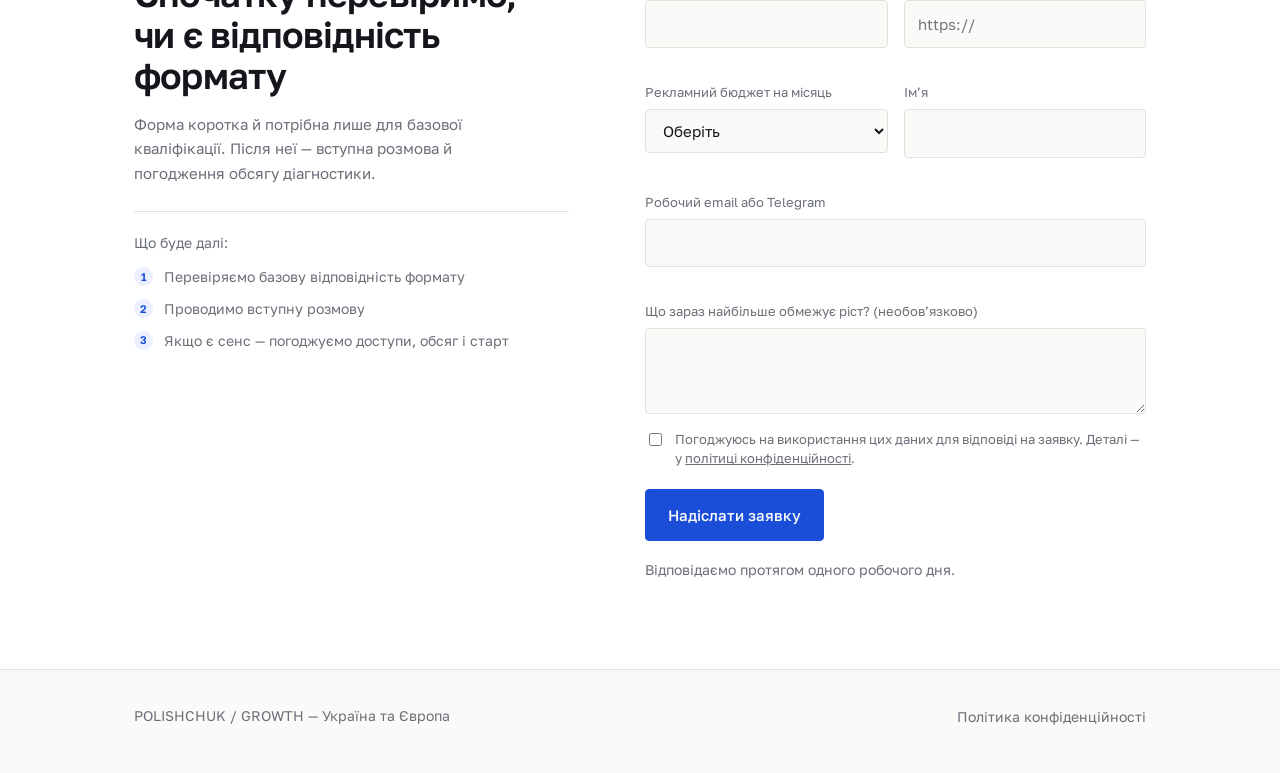
==== commit 5924cfd4: "Add files via upload" ====
--- a/index.html
+++ b/index.html
@@ -31,7 +31,7 @@
       "url":"https://dimpolischuk2003-cyber.github.io/growth/",
       "description":"Зовнішня performance-команда для бізнесів зі стабільними продажами. Перша послуга — діагностика системи росту.",
       "areaServed":["Ukraine","Europe"],
-      "founder":{"@type":"Person","name":"Дмитро Поліщук","jobTitle":"Founder & Growth Strategist"}
+      "founder":{"@type":"Person","name":"Дмитро Поліщук","jobTitle":"Founder & Growth Strategist","sameAs":["https://www.linkedin.com/in/polishchuk-dmytro-693a9b262/"]}
     },
     {
       "@type":"WebSite",
@@ -260,10 +260,17 @@
 @media (max-width:700px){.fit{grid-template-columns:1fr;gap:34px}}
 
 /* ---------- команда ---------- */
-.founder{display:grid;grid-template-columns:minmax(0,160px) minmax(0,1fr);gap:clamp(24px,5vw,48px);align-items:start}
-.ava{width:84px;height:84px;border-radius:50%;background:var(--blue);color:var(--on-accent);
-  display:flex;align-items:center;justify-content:center;font-weight:600;font-size:1.375rem;letter-spacing:-0.02em}
-@media (max-width:700px){.founder{grid-template-columns:1fr;gap:20px}}
+.founder{display:grid;grid-template-columns:minmax(0,200px) minmax(0,1fr);gap:clamp(24px,5vw,52px);align-items:start}
+.portrait{display:block;width:100%;max-width:200px;aspect-ratio:3/4;object-fit:cover;object-position:50% 20%;
+  border-radius:6px;background:var(--band)}
+.li{display:inline-flex;align-items:center;gap:7px;margin-top:18px;font-size:.875rem;color:var(--blue);
+  text-decoration:none;border-bottom:1px solid transparent;padding-bottom:2px}
+.li:hover{border-color:var(--blue)}
+.li svg{width:15px;height:15px;flex:0 0 auto}
+@media (max-width:700px){
+  .founder{grid-template-columns:1fr;gap:22px}
+  .portrait{max-width:150px}
+}
 
 /* ---------- faq ---------- */
 .faq{max-width:46rem}
@@ -351,7 +358,7 @@
   <section class="hero" id="top">
     <div class="wrap">
       <h1>Закриваємо digital-маркетинг, який потрібен для росту ваших бізнес-показників</h1>
-      <p class="hero-lede">Спочатку знаходимо, де саме ваш бізнес втрачає ріст, і показуємо, що з цим робити далі.</p>
+      <p class="hero-lede">Спочатку знаходимо, де саме ваш бізнес втрачає ріст, і пропонуємо інструменти для досягнення цілей.</p>
       <div class="hero-act">
         <a class="btn btn-primary" href="#contact">Обговорити проєкт — 20 хвилин</a>
         <a class="textlink" href="#cases">Спочатку подивитись кейси</a>
@@ -487,11 +494,18 @@
   <section class="band-plain" id="team">
     <div class="wrap">
       <div class="founder">
-        <div><div class="ava" aria-hidden="true">ДП</div></div>
+        <div>
+          <img class="portrait" src="assets/img/dmytro.jpg" width="900" height="1200"
+               alt="Дмитро Поліщук, засновник POLISHCHUK / GROWTH" loading="lazy" decoding="async">
+        </div>
         <div>
           <h3 style="font-size:1.375rem">Дмитро Поліщук</h3>
-          <p class="lede" style="margin-top:8px">Засновник і стратег. Head of Digital Marketing у Forbes Ukraine.</p>
-          <p style="margin-top:16px;max-width:52ch">Відповідає за ваш проєкт, пріоритети та якість рішень. Має 4+ роки в digital-маркетингу, досвід керування командами від 7 людей, e-com та SaaS проєкти.</p>
+          <p class="lede" style="margin-top:8px">Засновник і стратег</p>
+          <p style="margin-top:16px;max-width:54ch">Відповідає за стратегію проєкту, пріоритети та якість рішень. Очолює digital-маркетинг Forbes Ukraine, де працює з цифровими підписками, журналом та івентами. Має 5+ років досвіду в e-commerce, SaaS, медіа й сервісних бізнесах, керував командами від 7 фахівців і рекламними бюджетами до $100 тис.</p>
+          <a class="li" href="https://www.linkedin.com/in/polishchuk-dmytro-693a9b262/" target="_blank" rel="noopener noreferrer">
+            <svg viewBox="0 0 24 24" fill="currentColor" aria-hidden="true"><path d="M20.45 20.45h-3.56v-5.57c0-1.33-.03-3.04-1.85-3.04-1.86 0-2.14 1.45-2.14 2.94v5.67H9.35V9h3.41v1.56h.05a3.74 3.74 0 0 1 3.37-1.85c3.6 0 4.27 2.37 4.27 5.46v6.28zM5.34 7.43a2.07 2.07 0 1 1 0-4.14 2.07 2.07 0 0 1 0 4.14zM7.12 20.45H3.55V9h3.57v11.45zM22.22 0H1.77C.79 0 0 .77 0 1.72v20.56C0 23.23.79 24 1.77 24h20.45c.98 0 1.78-.77 1.78-1.72V1.72C24 .77 23.2 0 22.22 0z"/></svg>
+            LinkedIn
+          </a>
         </div>
       </div>
     </div>
